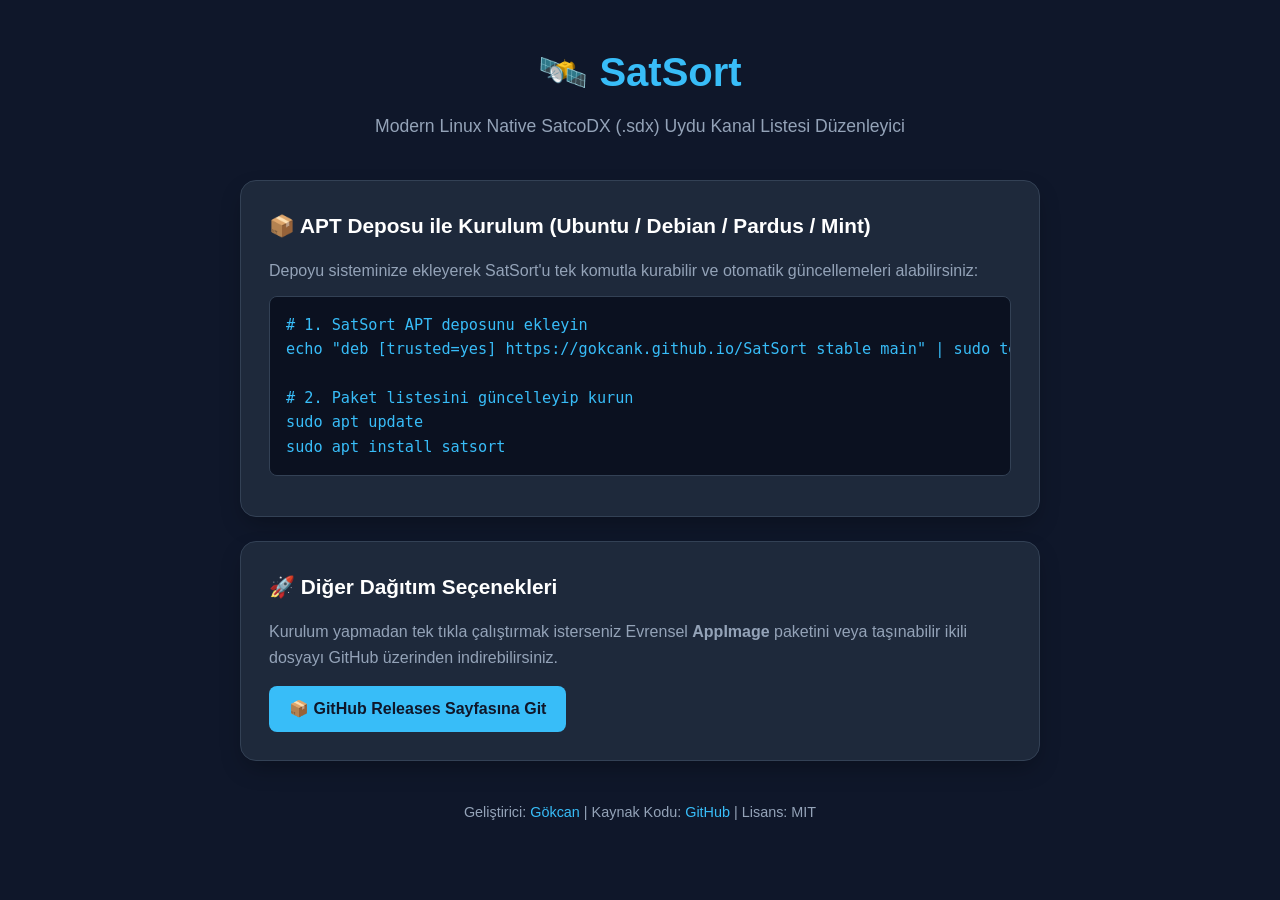
==== index.html @ 4eba1a40 "deploy: publish APT repository for v1.0.0 2fb2a042c9b180caf916fba8b0c63f941b26d58e" ====
<!DOCTYPE html>
<html lang="tr">
<head>
  <meta charset="UTF-8">
  <meta name="viewport" content="width=device-width, initial-scale=1.0">
  <title>SatSort - Linux APT Deposu</title>
  <style>
    :root {
      --bg: #0f172a;
      --card-bg: #1e293b;
      --text: #f8fafc;
      --text-muted: #94a3b8;
      --accent: #38bdf8;
      --accent-hover: #0284c7;
      --border: #334155;
      --code-bg: #0b1120;
    }
    * { box-sizing: border-box; margin: 0; padding: 0; }
    body {
      font-family: -apple-system, BlinkMacSystemFont, "Segoe UI", Roboto, Helvetica, Arial, sans-serif;
      background-color: var(--bg);
      color: var(--text);
      line-height: 1.6;
      padding: 40px 20px;
    }
    .container {
      max-width: 800px;
      margin: 0 auto;
    }
    .header {
      text-align: center;
      margin-bottom: 40px;
    }
    .logo {
      width: 96px;
      height: 96px;
      margin-bottom: 16px;
    }
    h1 {
      font-size: 2.5rem;
      font-weight: 800;
      color: var(--accent);
      margin-bottom: 8px;
    }
    p.subtitle {
      font-size: 1.1rem;
      color: var(--text-muted);
    }
    .card {
      background-color: var(--card-bg);
      border: 1px solid var(--border);
      border-radius: 16px;
      padding: 28px;
      margin-bottom: 24px;
      box-shadow: 0 10px 25px -5px rgba(0, 0, 0, 0.3);
    }
    h2 {
      font-size: 1.3rem;
      margin-bottom: 16px;
      color: #fff;
      display: flex;
      align-items: center;
      gap: 8px;
    }
    pre {
      background-color: var(--code-bg);
      border: 1px solid var(--border);
      border-radius: 8px;
      padding: 16px;
      overflow-x: auto;
      font-family: "JetBrains Mono", Consolas, monospace;
      font-size: 0.95rem;
      color: #38bdf8;
      margin-bottom: 12px;
    }
    .btn {
      display: inline-flex;
      align-items: center;
      gap: 8px;
      background-color: var(--accent);
      color: #0f172a;
      font-weight: 600;
      padding: 10px 20px;
      border-radius: 8px;
      text-decoration: none;
      transition: background-color 0.2s;
    }
    .btn:hover {
      background-color: var(--accent-hover);
    }
    .footer {
      text-align: center;
      margin-top: 40px;
      color: var(--text-muted);
      font-size: 0.9rem;
    }
    .footer a {
      color: var(--accent);
      text-decoration: none;
    }
  </style>
</head>
<body>
  <div class="container">
    <div class="header">
      <h1>🛰️ SatSort</h1>
      <p class="subtitle">Modern Linux Native SatcoDX (.sdx) Uydu Kanal Listesi Düzenleyici</p>
    </div>

    <div class="card">
      <h2>📦 APT Deposu ile Kurulum (Ubuntu / Debian / Pardus / Mint)</h2>
      <p style="margin-bottom: 12px; color: var(--text-muted);">
        Depoyu sisteminize ekleyerek SatSort'u tek komutla kurabilir ve otomatik güncellemeleri alabilirsiniz:
      </p>
      <pre><code># 1. SatSort APT deposunu ekleyin
echo "deb [trusted=yes] https://gokcank.github.io/SatSort stable main" | sudo tee /etc/apt/sources.list.d/satsort.list

# 2. Paket listesini güncelleyip kurun
sudo apt update
sudo apt install satsort</code></pre>
    </div>

    <div class="card">
      <h2>🚀 Diğer Dağıtım Seçenekleri</h2>
      <p style="margin-bottom: 16px; color: var(--text-muted);">
        Kurulum yapmadan tek tıkla çalıştırmak isterseniz Evrensel <strong>AppImage</strong> paketini veya taşınabilir ikili dosyayı GitHub üzerinden indirebilirsiniz.
      </p>
      <a href="https://github.com/gokcank/SatSort/releases/latest" class="btn" target="_blank">
        📦 GitHub Releases Sayfasına Git
      </a>
    </div>

    <div class="footer">
      Geliştirici: <a href="https://github.com/gokcank" target="_blank">Gökcan</a> | 
      Kaynak Kodu: <a href="https://github.com/gokcank/SatSort" target="_blank">GitHub</a> | 
      Lisans: MIT
    </div>
  </div>
</body>
</html>
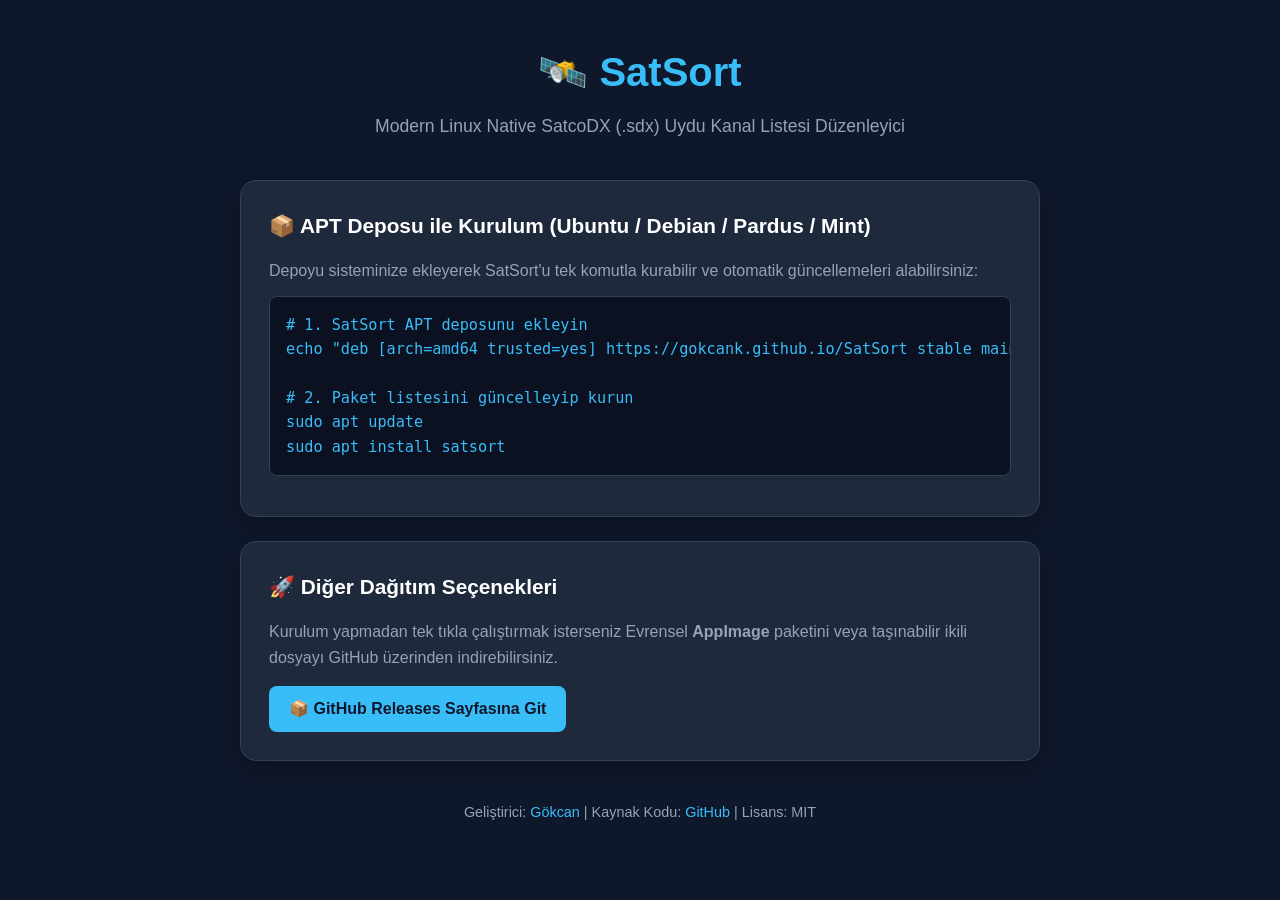
==== commit 979bcf63: "deploy: publish APT repository for v1.0.1 d5681fd126491639b39e033a943b1a6b22d3cac6" ====
--- a/index.html
+++ b/index.html
@@ -113,7 +113,7 @@
         Depoyu sisteminize ekleyerek SatSort'u tek komutla kurabilir ve otomatik güncellemeleri alabilirsiniz:
       </p>
       <pre><code># 1. SatSort APT deposunu ekleyin
-echo "deb [trusted=yes] https://gokcank.github.io/SatSort stable main" | sudo tee /etc/apt/sources.list.d/satsort.list
+echo "deb [arch=amd64 trusted=yes] https://gokcank.github.io/SatSort stable main" | sudo tee /etc/apt/sources.list.d/satsort.list
 
 # 2. Paket listesini güncelleyip kurun
 sudo apt update
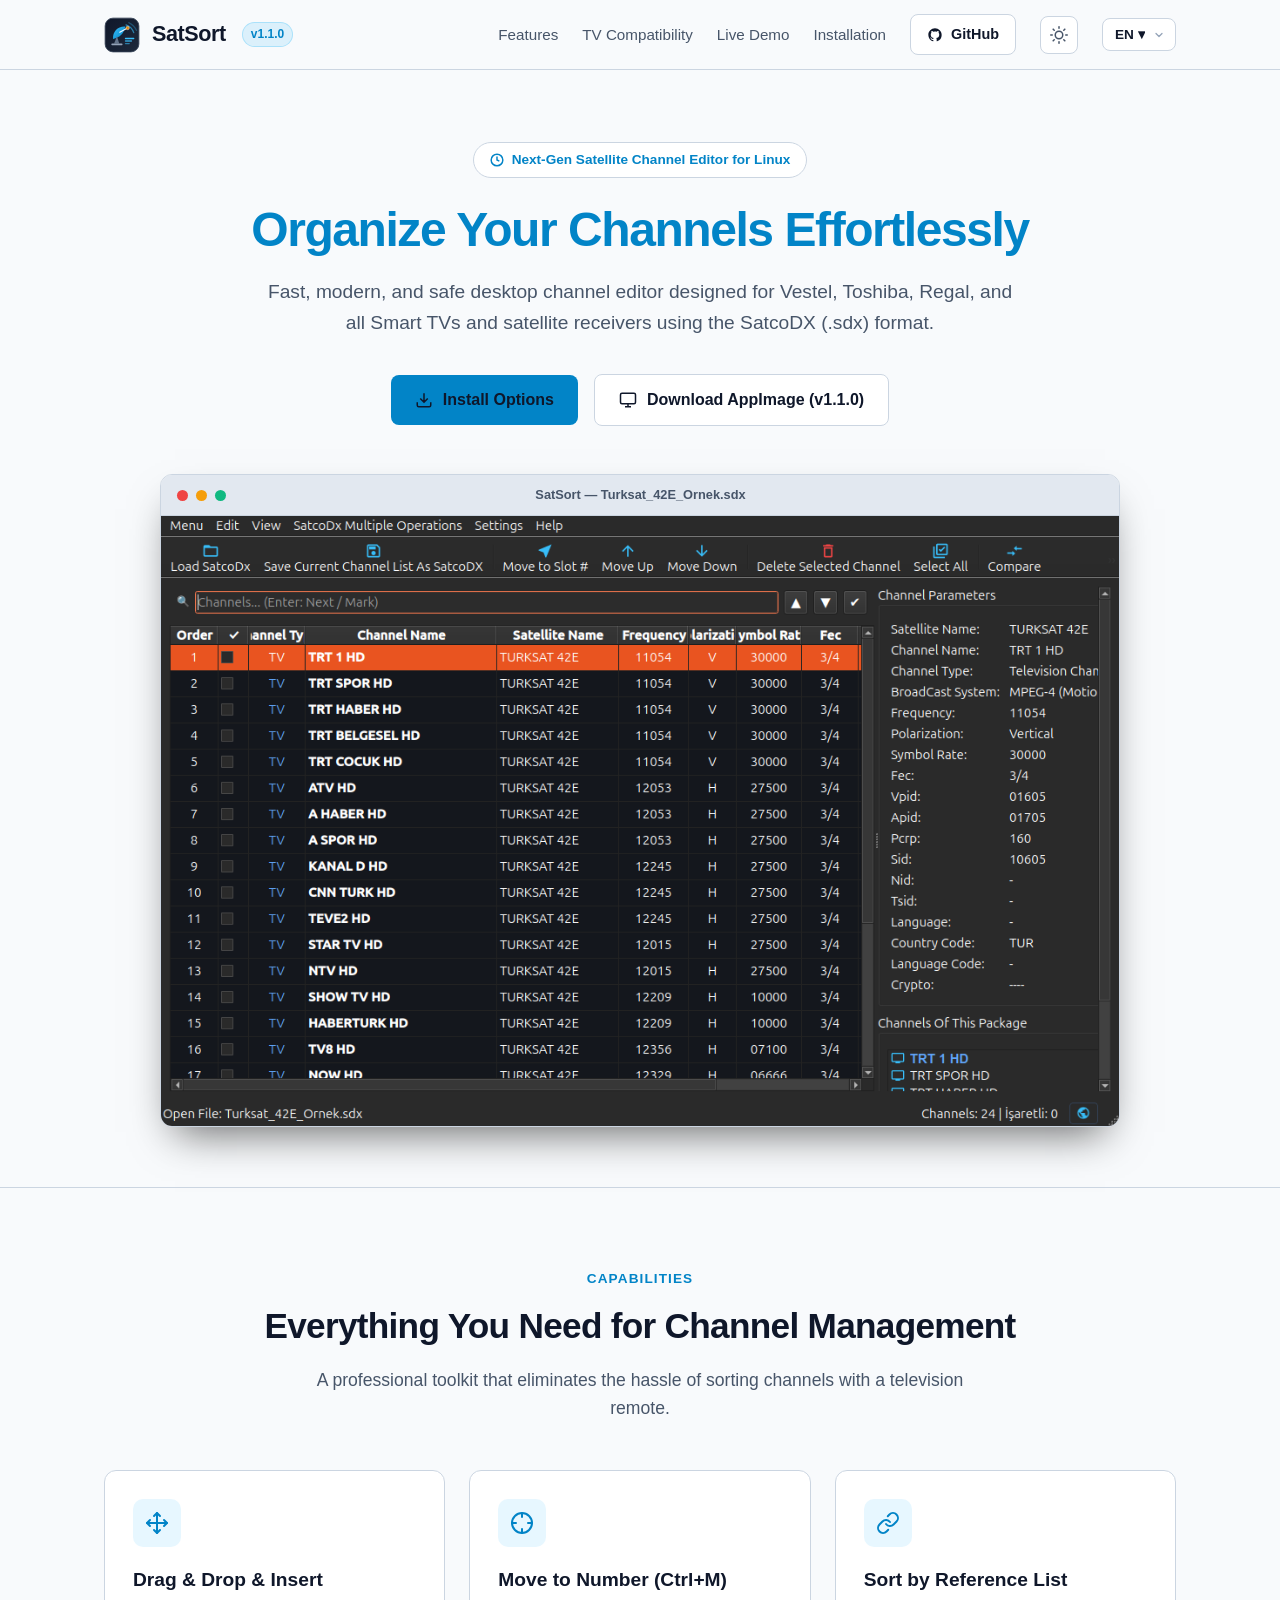
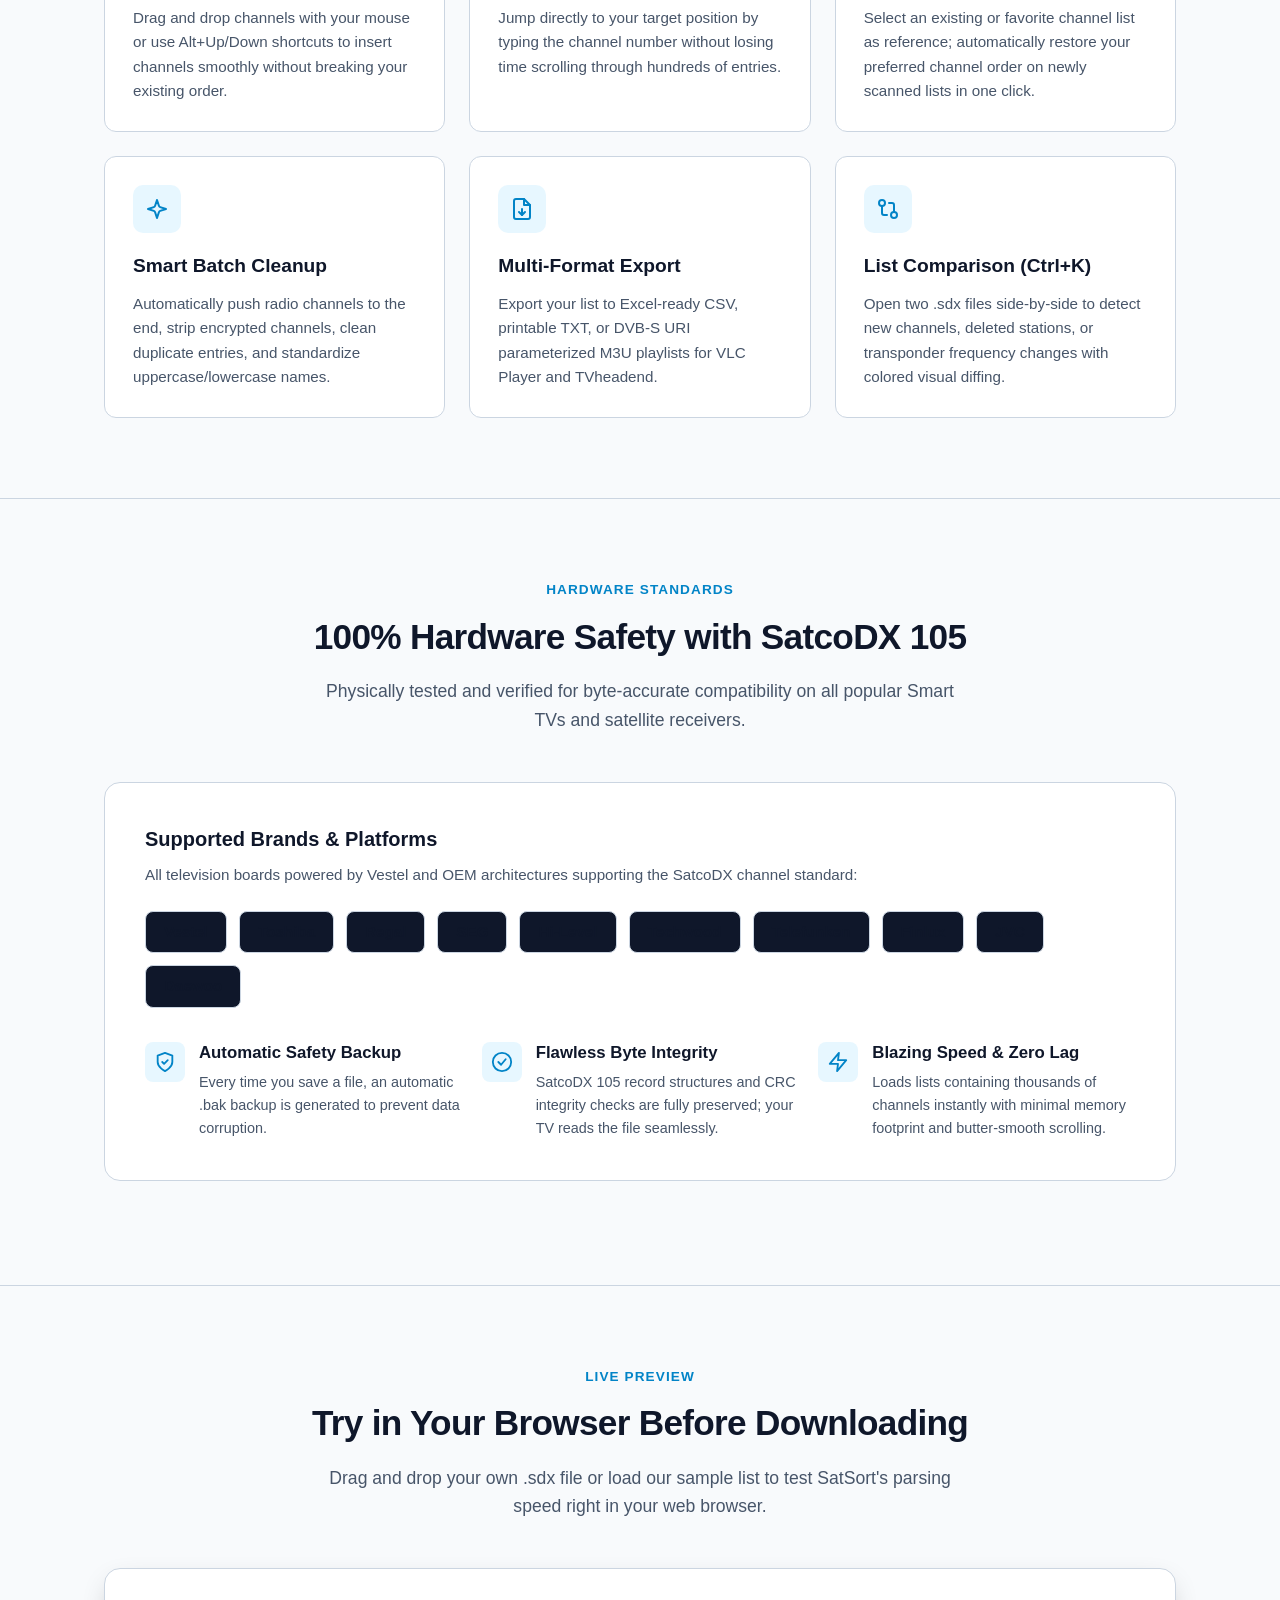
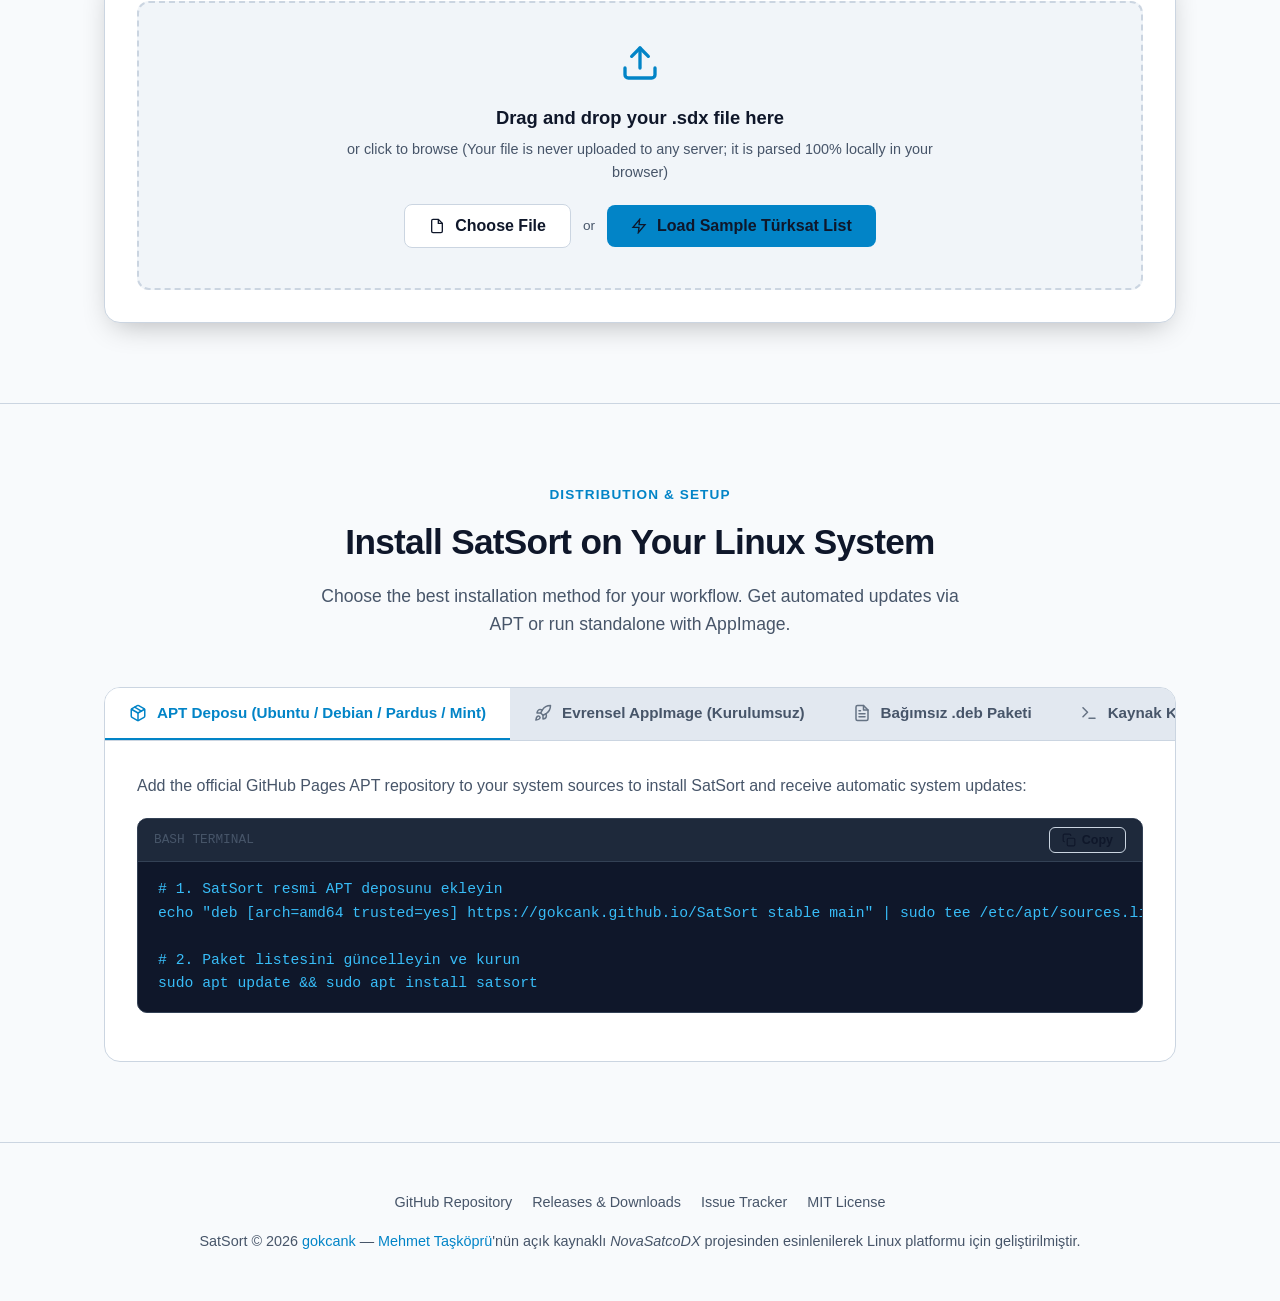
==== commit 53d921b1: "deploy(web): update website from main (e5c3de5419ab1569219a05fd35cfd35384d0037e) e5c3de5419ab1569219" ====
--- a/index.html
+++ b/index.html
@@ -3,138 +3,535 @@
 <head>
   <meta charset="UTF-8">
   <meta name="viewport" content="width=device-width, initial-scale=1.0">
-  <title>SatSort - Linux APT Deposu</title>
-  <style>
-    :root {
-      --bg: #0f172a;
-      --card-bg: #1e293b;
-      --text: #f8fafc;
-      --text-muted: #94a3b8;
-      --accent: #38bdf8;
-      --accent-hover: #0284c7;
-      --border: #334155;
-      --code-bg: #0b1120;
-    }
-    * { box-sizing: border-box; margin: 0; padding: 0; }
-    body {
-      font-family: -apple-system, BlinkMacSystemFont, "Segoe UI", Roboto, Helvetica, Arial, sans-serif;
-      background-color: var(--bg);
-      color: var(--text);
-      line-height: 1.6;
-      padding: 40px 20px;
-    }
-    .container {
-      max-width: 800px;
-      margin: 0 auto;
-    }
-    .header {
-      text-align: center;
-      margin-bottom: 40px;
-    }
-    .logo {
-      width: 96px;
-      height: 96px;
-      margin-bottom: 16px;
-    }
-    h1 {
-      font-size: 2.5rem;
-      font-weight: 800;
-      color: var(--accent);
-      margin-bottom: 8px;
-    }
-    p.subtitle {
-      font-size: 1.1rem;
-      color: var(--text-muted);
-    }
-    .card {
-      background-color: var(--card-bg);
-      border: 1px solid var(--border);
-      border-radius: 16px;
-      padding: 28px;
-      margin-bottom: 24px;
-      box-shadow: 0 10px 25px -5px rgba(0, 0, 0, 0.3);
-    }
-    h2 {
-      font-size: 1.3rem;
-      margin-bottom: 16px;
-      color: #fff;
-      display: flex;
-      align-items: center;
-      gap: 8px;
-    }
-    pre {
-      background-color: var(--code-bg);
-      border: 1px solid var(--border);
-      border-radius: 8px;
-      padding: 16px;
-      overflow-x: auto;
-      font-family: "JetBrains Mono", Consolas, monospace;
-      font-size: 0.95rem;
-      color: #38bdf8;
-      margin-bottom: 12px;
-    }
-    .btn {
-      display: inline-flex;
-      align-items: center;
-      gap: 8px;
-      background-color: var(--accent);
-      color: #0f172a;
-      font-weight: 600;
-      padding: 10px 20px;
-      border-radius: 8px;
-      text-decoration: none;
-      transition: background-color 0.2s;
-    }
-    .btn:hover {
-      background-color: var(--accent-hover);
-    }
-    .footer {
-      text-align: center;
-      margin-top: 40px;
-      color: var(--text-muted);
-      font-size: 0.9rem;
-    }
-    .footer a {
-      color: var(--accent);
-      text-decoration: none;
-    }
-  </style>
+  <title>SatSort - Linux Native SatcoDX (.sdx) Uydu Kanal Listesi Düzenleyici</title>
+  <meta name="description" content="Vestel, Toshiba, Regal ve tüm SatcoDX (.sdx) uyumlu televizyonlar için modern, hızlı ve güvenli Linux masaüstü uydu kanal listesi düzenleyicisi.">
+  <meta name="keywords" content="SatSort, SatcoDX, sdx, uydu kanal düzenleyici, linux kanal listesi, vestel sdx, toshiba sdx, regal sdx, satellite channel editor linux">
+  <link rel="icon" type="image/svg+xml" href="satsort.svg">
+  <script>
+    (function() {
+      const saved = localStorage.getItem("satsort_theme");
+      if (saved === "light" || (!saved && window.matchMedia && window.matchMedia("(prefers-color-scheme: light)").matches)) {
+        document.documentElement.setAttribute("data-theme", "light");
+      } else {
+        document.documentElement.setAttribute("data-theme", "dark");
+      }
+    })();
+  </script>
+  <link rel="stylesheet" href="style.css">
 </head>
 <body>
-  <div class="container">
-    <div class="header">
-      <h1>🛰️ SatSort</h1>
-      <p class="subtitle">Modern Linux Native SatcoDX (.sdx) Uydu Kanal Listesi Düzenleyici</p>
-    </div>
-
-    <div class="card">
-      <h2>📦 APT Deposu ile Kurulum (Ubuntu / Debian / Pardus / Mint)</h2>
-      <p style="margin-bottom: 12px; color: var(--text-muted);">
-        Depoyu sisteminize ekleyerek SatSort'u tek komutla kurabilir ve otomatik güncellemeleri alabilirsiniz:
+
+  <!-- Navigation Bar -->
+  <header class="navbar">
+    <div class="container navbar-inner">
+      <a href="#" class="brand">
+        <img src="satsort.svg" alt="SatSort Logo" class="brand-logo">
+        <span class="brand-name">SatSort</span>
+        <span class="brand-badge" id="release-version-badge">v1.1.0</span>
+      </a>
+
+      <ul class="nav-links">
+        <li><a href="#ozellikler" class="nav-link" data-i18n="nav_features">Özellikler</a></li>
+        <li><a href="#uyumluluk" class="nav-link" data-i18n="nav_compatibility">TV Uyumluluğu</a></li>
+        <li><a href="#demo" class="nav-link" data-i18n="nav_demo">Canlı Demo</a></li>
+        <li><a href="#kurulum" class="nav-link" data-i18n="nav_install">Kurulum</a></li>
+        <li>
+          <a href="https://github.com/gokcank/SatSort" target="_blank" rel="noopener noreferrer" class="nav-btn" id="github-nav-link">
+            <svg width="16" height="16" viewBox="0 0 24 24" fill="currentColor">
+              <path d="M12 2C6.477 2 2 6.484 2 12.017c0 4.425 2.865 8.18 6.839 9.504.5.092.682-.217.682-.483 0-.237-.008-.868-.013-1.703-2.782.605-3.369-1.343-3.369-1.343-.454-1.158-1.11-1.466-1.11-1.466-.908-.62.069-.608.069-.608 1.003.07 1.53 1.032 1.53 1.032.892 1.53 2.341 1.088 2.91.832.092-.647.35-1.088.636-1.338-2.22-.253-4.555-1.113-4.555-4.951 0-1.093.39-1.988 1.029-2.688-.103-.253-.446-1.272.098-2.65 0 0 .84-.27 2.75 1.026A9.564 9.564 0 0112 6.844c.85.004 1.705.115 2.504.337 1.909-1.296 2.747-1.027 2.747-1.027.546 1.379.202 2.398.1 2.651.64.7 1.028 1.595 1.028 2.688 0 3.848-2.339 4.695-4.566 4.943.359.309.678.92.678 1.855 0 1.338-.012 2.419-.012 2.747 0 .268.18.58.688.482A10.019 10.019 0 0022 12.017C22 6.484 17.522 2 12 2z"/>
+            </svg>
+            <span data-i18n="nav_github">GitHub</span>
+            <span class="gh-star-pill" id="gh-stars-pill" style="display: none;">
+              <svg width="12" height="12" viewBox="0 0 24 24" fill="currentColor"><polygon points="12 2 15.09 8.26 22 9.27 17 14.14 18.18 21.02 12 17.77 5.82 21.02 7 14.14 2 9.27 8.91 8.26 12 2"/></svg>
+              <span id="gh-stars-count">0</span>
+            </span>
+          </a>
+        </li>
+        <li>
+          <button id="theme-toggle-btn" class="icon-btn" aria-label="Tema Değiştir" title="Açık / Koyu Tema" data-i18n-title="theme_toggle_title">
+            <svg class="sun-icon" width="18" height="18" viewBox="0 0 24 24" fill="none" stroke="currentColor" stroke-width="2" stroke-linecap="round" stroke-linejoin="round">
+              <circle cx="12" cy="12" r="5"></circle>
+              <line x1="12" y1="1" x2="12" y2="3"></line>
+              <line x1="12" y1="21" x2="12" y2="23"></line>
+              <line x1="4.22" y1="4.22" x2="5.64" y2="5.64"></line>
+              <line x1="18.36" y1="18.36" x2="19.78" y2="19.78"></line>
+              <line x1="1" y1="12" x2="3" y2="12"></line>
+              <line x1="21" y1="12" x2="23" y2="12"></line>
+              <line x1="4.22" y1="19.78" x2="5.64" y2="18.36"></line>
+              <line x1="18.36" y1="5.64" x2="19.78" y2="4.22"></line>
+            </svg>
+            <svg class="moon-icon" width="18" height="18" viewBox="0 0 24 24" fill="none" stroke="currentColor" stroke-width="2" stroke-linecap="round" stroke-linejoin="round">
+              <path d="M21 12.79A9 9 0 1 1 11.21 3 7 7 0 0 0 21 12.79z"></path>
+            </svg>
+          </button>
+        </li>
+        <li>
+          <div class="lang-select-wrapper">
+            <select id="lang-select" class="lang-select" aria-label="Dil Seçimi">
+              <option value="tr">TR ▾</option>
+              <option value="en">EN ▾</option>
+              <option value="de">DE ▾</option>
+              <option value="fr">FR ▾</option>
+              <option value="es">ES ▾</option>
+            </select>
+          </div>
+        </li>
+      </ul>
+    </div>
+  </header>
+
+  <!-- Hero Section -->
+  <section class="hero">
+    <div class="container">
+      <div class="hero-pill">
+        <svg width="14" height="14" viewBox="0 0 24 24" fill="none" stroke="currentColor" stroke-width="2.5">
+          <circle cx="12" cy="12" r="10"/><path d="M12 6v6l4 2"/>
+        </svg>
+        <span data-i18n="hero_pill">Linux İçin Yeni Nesil Kanal Listesi Düzenleyici</span>
+      </div>
+
+      <h1 class="hero-title">
+        <span data-i18n="hero_title_1">Uydu Kanallarınızı</span> <span data-i18n="hero_title_accent">Zahmetsizce Düzenleyin</span>
+      </h1>
+
+      <p class="hero-subtitle" data-i18n="hero_desc">
+        Vestel, Toshiba, Regal ve tüm SatcoDX (.sdx) formatını kullanan Smart TV ve uydu alıcıları için geliştirilmiş; hızlı, modern ve emniyetli masaüstü kanal editörü.
       </p>
-      <pre><code># 1. SatSort APT deposunu ekleyin
+
+      <div class="hero-actions">
+        <a href="#kurulum" class="btn btn-primary">
+          <svg width="18" height="18" viewBox="0 0 24 24" fill="none" stroke="currentColor" stroke-width="2">
+            <path d="M21 15v4a2 2 0 01-2 2H5a2 2 0 01-2-2v-4M7 10l5 5 5-5M12 15V3"/>
+          </svg>
+          <span data-i18n="hero_btn_install">Kurulum Seçenekleri</span>
+        </a>
+        <a id="hero-appimage-btn" href="https://github.com/gokcank/SatSort/releases/latest" target="_blank" rel="noopener noreferrer" class="btn btn-secondary">
+          <svg width="18" height="18" viewBox="0 0 24 24" fill="none" stroke="currentColor" stroke-width="2">
+            <rect x="2" y="3" width="20" height="14" rx="2" ry="2"/><line x1="8" y1="21" x2="16" y2="21"/><line x1="12" y1="17" x2="12" y2="21"/>
+          </svg>
+          <span id="hero-appimage-text" data-i18n="hero_btn_appimage">AppImage İndir (v1.1.0)</span>
+        </a>
+      </div>
+
+      <!-- Real App UI Preview -->
+      <div class="mockup-wrapper">
+        <div class="mockup-titlebar">
+          <div class="mockup-dots">
+            <span class="dot dot-red"></span>
+            <span class="dot dot-yellow"></span>
+            <span class="dot dot-green"></span>
+          </div>
+          <div class="mockup-title" id="mockup-title">SatSort — Turksat_42E_Ornek.sdx</div>
+          <div style="width: 48px;"></div>
+        </div>
+        <img id="mockup-img" src="app_screenshot.png" alt="SatSort UI Preview" class="mockup-img" style="width: 100%; height: auto; display: block;">
+      </div>
+    </div>
+  </section>
+
+  <!-- Features Section -->
+  <section id="ozellikler" class="section">
+    <div class="container">
+      <div class="section-header">
+        <div class="section-tag" data-i18n="features_tag">Yetenekler</div>
+        <h2 class="section-title" data-i18n="features_title">Kanal Yönetiminde İhtiyacınız Olan Her Şey</h2>
+        <p class="section-desc" data-i18n="features_desc">
+          Televizyon kumandasıyla saatler süren kanal sıralama zahmetini ortadan kaldıran profesyonel araç seti.
+        </p>
+      </div>
+
+      <div class="features-grid">
+        <div class="feature-card">
+          <div class="feature-icon">
+            <svg width="24" height="24" viewBox="0 0 24 24" fill="none" stroke="currentColor" stroke-width="2" stroke-linecap="round" stroke-linejoin="round">
+              <polyline points="5 9 2 12 5 15"></polyline>
+              <polyline points="9 5 12 2 15 5"></polyline>
+              <polyline points="15 19 12 22 9 19"></polyline>
+              <polyline points="19 9 22 12 19 15"></polyline>
+              <line x1="2" y1="12" x2="22" y2="12"></line>
+              <line x1="12" y1="2" x2="12" y2="22"></line>
+            </svg>
+          </div>
+          <h3 class="feature-title" data-i18n="f1_title">Sürükle & Bırak & Araya Ekle</h3>
+          <p class="feature-text" data-i18n="f1_text">
+            Kanalları fareyle sürükleyip bırakarak veya <code>Alt+Yukarı/Aşağı</code> kısayollarıyla mevcut sırayı bozmadan araya ekleyin ve diğer kanalları otomatik kaydırın.
+          </p>
+        </div>
+
+        <div class="feature-card">
+          <div class="feature-icon">
+            <svg width="24" height="24" viewBox="0 0 24 24" fill="none" stroke="currentColor" stroke-width="2" stroke-linecap="round" stroke-linejoin="round">
+              <circle cx="12" cy="12" r="10"></circle>
+              <line x1="22" y1="12" x2="18" y2="12"></line>
+              <line x1="6" y1="12" x2="2" y2="12"></line>
+              <line x1="12" y1="6" x2="12" y2="2"></line>
+              <line x1="12" y1="22" x2="12" y2="18"></line>
+            </svg>
+          </div>
+          <h3 class="feature-title" data-i18n="f2_title">Numaraya Taşı (Ctrl+M)</h3>
+          <p class="feature-text" data-i18n="f2_text">
+            Yüzlerce kanal arasında kaybolmadan, hedef numarayı yazarak seçili kanalı doğrudan istediğiniz sıra numarasına anında taşıyın.
+          </p>
+        </div>
+
+        <div class="feature-card">
+          <div class="feature-icon">
+            <svg width="24" height="24" viewBox="0 0 24 24" fill="none" stroke="currentColor" stroke-width="2" stroke-linecap="round" stroke-linejoin="round">
+              <path d="M10 13a5 5 0 0 0 7.54.54l3-3a5 5 0 0 0-7.07-7.07l-1.72 1.71"></path>
+              <path d="M14 11a5 5 0 0 0-7.54-.54l-3 3a5 5 0 0 0 7.07 7.07l1.71-1.71"></path>
+            </svg>
+          </div>
+          <h3 class="feature-title" data-i18n="f3_title">Referans Liste ile Sıralama</h3>
+          <p class="feature-text" data-i18n="f3_text">
+            Eski veya favori listenizi referans gösterin; televizyonunuzdan yeni taranmış yüzlerce kanalı tek tıkla eski favori sıralamanıza geri getirin.
+          </p>
+        </div>
+
+        <div class="feature-card">
+          <div class="feature-icon">
+            <svg width="24" height="24" viewBox="0 0 24 24" fill="none" stroke="currentColor" stroke-width="2" stroke-linecap="round" stroke-linejoin="round">
+              <path d="m12 3-1.9 5.8a2 2 0 0 1-1.3 1.3L3 12l5.8 1.9a2 2 0 0 1 1.3 1.3L12 21l1.9-5.8a2 2 0 0 1 1.3-1.3L21 12l-5.8-1.9a2 2 0 0 1-1.3-1.3Z"></path>
+            </svg>
+          </div>
+          <h3 class="feature-title" data-i18n="f4_title">Akıllı Toplu Temizlik</h3>
+          <p class="feature-text" data-i18n="f4_text">
+            Radyoları otomatik listenin sonuna gönderin, şifreli kanalları tek hamlede ayıklayın, mükerrer/çift kanalları temizleyin ve kanal isimlerini standartlaştırın.
+          </p>
+        </div>
+
+        <div class="feature-card">
+          <div class="feature-icon">
+            <svg width="24" height="24" viewBox="0 0 24 24" fill="none" stroke="currentColor" stroke-width="2" stroke-linecap="round" stroke-linejoin="round">
+              <path d="M14 2H6a2 2 0 0 0-2 2v16a2 2 0 0 0 2 2h12a2 2 0 0 0 2-2V8z"></path>
+              <polyline points="14 2 14 8 20 8"></polyline>
+              <line x1="12" y1="18" x2="12" y2="12"></line>
+              <polyline points="9 15 12 18 15 15"></polyline>
+            </svg>
+          </div>
+          <h3 class="feature-title" data-i18n="f5_title">Çoklu Format Dışa Aktarma</h3>
+          <p class="feature-text" data-i18n="f5_text">
+            Listenizi Excel uyumlu CSV, yazdırılabilir TXT veya VLC Player & TVheadend için DVB-S URI parametreli M3U oynatma listesi olarak kaydedin.
+          </p>
+        </div>
+
+        <div class="feature-card">
+          <div class="feature-icon">
+            <svg width="24" height="24" viewBox="0 0 24 24" fill="none" stroke="currentColor" stroke-width="2" stroke-linecap="round" stroke-linejoin="round">
+              <circle cx="18" cy="18" r="3"></circle>
+              <circle cx="6" cy="6" r="3"></circle>
+              <path d="M13 6h3a2 2 0 0 1 2 2v7"></path>
+              <path d="M11 18H8a2 2 0 0 1-2-2V9"></path>
+            </svg>
+          </div>
+          <h3 class="feature-title" data-i18n="f6_title">Liste Karşılaştırma (Ctrl+K)</h3>
+          <p class="feature-text" data-i18n="f6_text">
+            İki farklı .sdx dosyasını yan yana açarak eklenen yeni kanalları, silinenleri veya frekansı değişen yayınları renkli fark analiziyle tespit edin.
+          </p>
+        </div>
+      </div>
+    </div>
+  </section>
+
+  <!-- Hardware Compatibility Section -->
+  <section id="uyumluluk" class="section">
+    <div class="container">
+      <div class="section-header">
+        <div class="section-tag" data-i18n="compat_tag">Donanım Standartları</div>
+        <h2 class="section-title" data-i18n="compat_title">SatcoDX 105 ile %100 Donanım Emniyeti</h2>
+        <p class="section-desc" data-i18n="compat_desc">
+          Tüm popüler Smart TV üreticileri ve uydu alıcılarında fiziksel olarak test edilmiş ve bayt uyumluluğu onaylanmıştır.
+        </p>
+      </div>
+
+      <div class="tv-card">
+        <h3 style="font-size: 1.25rem; font-weight: 700; margin-bottom: 8px;" data-i18n="compat_brands_title">Uyumlu Markalar ve Altyapılar</h3>
+        <p style="color: var(--text-muted); font-size: 0.95rem;" data-i18n="compat_brands_desc">
+          Vestel ve OEM üretimi anakartları kullanan televizyonlar başta olmak üzere SatcoDX formatını destekleyen tüm sistemler:
+        </p>
+
+        <div class="brands-list">
+          <span class="brand-tag">Vestel</span>
+          <span class="brand-tag">Toshiba</span>
+          <span class="brand-tag">Regal</span>
+          <span class="brand-tag">SEG</span>
+          <span class="brand-tag">Hi-Level</span>
+          <span class="brand-tag">Techwood</span>
+          <span class="brand-tag">Telefunken</span>
+          <span class="brand-tag">Finlux</span>
+          <span class="brand-tag">JVC</span>
+          <span class="brand-tag">Daewoo</span>
+        </div>
+
+        <div class="safety-grid">
+          <div class="safety-item">
+            <div class="safety-icon">
+              <svg width="22" height="22" viewBox="0 0 24 24" fill="none" stroke="currentColor" stroke-width="2" stroke-linecap="round" stroke-linejoin="round">
+                <path d="M12 22s8-4 8-10V5l-8-3-8 3v7c0 6 8 10 8 10z"></path>
+                <polyline points="9 12 11 14 15 10"></polyline>
+              </svg>
+            </div>
+            <div class="safety-content">
+              <h4 data-i18n="s1_title">Otomatik Emniyet Yedeği</h4>
+              <p data-i18n="s1_text">Dosyayı her kaydettiğinizde otomatik <code>.bak</code> yedeği oluşturularak veri kaybı önlenir.</p>
+            </div>
+          </div>
+
+          <div class="safety-item">
+            <div class="safety-icon">
+              <svg width="22" height="22" viewBox="0 0 24 24" fill="none" stroke="currentColor" stroke-width="2" stroke-linecap="round" stroke-linejoin="round">
+                <circle cx="12" cy="12" r="10"></circle>
+                <polyline points="8 12 11 15 16 9"></polyline>
+              </svg>
+            </div>
+            <div class="safety-content">
+              <h4 data-i18n="s2_title">Kusursuz Bayt Bütünlüğü</h4>
+              <p data-i18n="s2_text">SatcoDX 105 bayt yapısı ve CRC denetimleri korunur; televizyonunuz dosyayı sorunsuz tanır.</p>
+            </div>
+          </div>
+
+          <div class="safety-item">
+            <div class="safety-icon">
+              <svg width="22" height="22" viewBox="0 0 24 24" fill="none" stroke="currentColor" stroke-width="2" stroke-linecap="round" stroke-linejoin="round">
+                <polygon points="13 2 3 14 12 14 11 22 21 10 12 10 13 2"></polygon>
+              </svg>
+            </div>
+            <div class="safety-content">
+              <h4 data-i18n="s3_title">Yüksek Hız ve Sıfır Donma</h4>
+              <p data-i18n="s3_text">Binlerce kanallı listeleri anında yükler ve bellek şişmesi yapmadan akıcı bir deneyim sunar.</p>
+            </div>
+          </div>
+        </div>
+      </div>
+    </div>
+  </section>
+
+  <!-- Interactive Live Demo Section -->
+  <section id="demo" class="section">
+    <div class="container">
+      <div class="section-header">
+        <div class="section-tag" data-i18n="demo_tag">Canlı Önizleme</div>
+        <h2 class="section-title" data-i18n="demo_title">İndirmeden Önce Tarayıcınızda Deneyin</h2>
+        <p class="section-desc" data-i18n="demo_desc">
+          Kendi .sdx dosyanızı sürükleyip bırakın veya örnek listeyle SatSort'un kanal ayrıştırma hızını doğrudan webde test edin.
+        </p>
+      </div>
+
+      <div class="demo-card">
+        <!-- Dropzone -->
+        <div class="demo-dropzone" id="demo-dropzone">
+          <input type="file" id="demo-file-input" accept=".sdx,.txt" style="display: none;">
+          <div class="dropzone-content">
+            <div class="dropzone-icon">
+              <svg width="40" height="40" viewBox="0 0 24 24" fill="none" stroke="currentColor" stroke-width="2" stroke-linecap="round" stroke-linejoin="round">
+                <path d="M21 15v4a2 2 0 0 1-2 2H5a2 2 0 0 1-2-2v-4"></path>
+                <polyline points="17 8 12 3 7 8"></polyline>
+                <line x1="12" y1="3" x2="12" y2="15"></line>
+              </svg>
+            </div>
+            <h3 class="dropzone-title" data-i18n="dropzone_title">Kendi <code>.sdx</code> dosyanızı buraya sürükleyin</h3>
+            <p class="dropzone-subtitle" data-i18n="dropzone_subtitle">veya dosya seçmek için tıklayın (Dosyanız sunucuya yüklenmez; tamamen tarayıcınızın belleğinde güvenle ve anında çözümlenir)</p>
+            <div class="dropzone-actions">
+              <button type="button" id="demo-choose-btn" class="btn btn-secondary">
+                <svg width="16" height="16" viewBox="0 0 24 24" fill="none" stroke="currentColor" stroke-width="2"><path d="M14 2H6a2 2 0 0 0-2 2v16a2 2 0 0 0 2 2h12a2 2 0 0 0 2-2V8z"></path><polyline points="14 2 14 8 20 8"></polyline></svg>
+                <span data-i18n="demo_btn_choose">Dosya Seç</span>
+              </button>
+              <span class="dropzone-or" data-i18n="demo_or">veya</span>
+              <button type="button" id="demo-sample-btn" class="btn btn-primary">
+                <svg width="16" height="16" viewBox="0 0 24 24" fill="none" stroke="currentColor" stroke-width="2"><polygon points="13 2 3 14 12 14 11 22 21 10 12 10 13 2"></polygon></svg>
+                <span data-i18n="demo_btn_sample">Örnek Türksat Listesini Yükle</span>
+              </button>
+            </div>
+          </div>
+        </div>
+
+        <!-- Table Viewer & Controls -->
+        <div class="demo-viewer" id="demo-viewer" style="display: none;">
+          <div class="demo-toolbar">
+            <div class="demo-stats-badge" id="demo-stats">
+              <span class="badge-dot"></span>
+              <span id="demo-stats-text">24 Kanal Yüklendi</span>
+            </div>
+            <div class="demo-search-box">
+              <svg width="15" height="15" viewBox="0 0 24 24" fill="none" stroke="currentColor" stroke-width="2"><circle cx="11" cy="11" r="8"></circle><line x1="21" y1="21" x2="16.65" y2="16.65"></line></svg>
+              <input type="text" id="demo-search-input" placeholder="Kanal veya frekans ara... (örn. TRT, Haber, 12053)" data-i18n-placeholder="demo_search_placeholder">
+            </div>
+          </div>
+
+          <div class="demo-table-wrapper">
+            <table class="demo-table">
+              <thead>
+                <tr>
+                  <th style="width: 60px;" data-i18n="th_no">No</th>
+                  <th data-i18n="th_name">Kanal Adı</th>
+                  <th style="width: 75px;" data-i18n="th_type">Tür</th>
+                  <th data-i18n="th_sat">Uydu</th>
+                  <th data-i18n="th_freq">Frekans</th>
+                  <th style="width: 60px;" data-i18n="th_pol">Pol</th>
+                  <th data-i18n="th_sym">Sembol</th>
+                </tr>
+              </thead>
+              <tbody id="demo-table-body">
+              </tbody>
+            </table>
+          </div>
+        </div>
+      </div>
+    </div>
+  </section>
+
+  <!-- Interactive Installation Hub -->
+  <section id="kurulum" class="section">
+    <div class="container">
+      <div class="section-header">
+        <div class="section-tag" data-i18n="install_tag">Dağıtım & Kurulum</div>
+        <h2 class="section-title" data-i18n="install_title">SatSort'u Linux Sisteminize Yükleyin</h2>
+        <p class="section-desc" data-i18n="install_desc">
+          Size en uygun kurulum yöntemini seçin. APT deposu ile otomatik güncellemeleri alabilir veya AppImage ile kurulumsuz çalıştırabilirsiniz.
+        </p>
+      </div>
+
+      <div class="install-container">
+        <div class="install-tabs">
+          <button class="tab-btn active" data-tab="tab-apt">
+            <svg width="18" height="18" viewBox="0 0 24 24" fill="none" stroke="currentColor" stroke-width="2" stroke-linecap="round" stroke-linejoin="round"><path d="m7.5 4.27 9 5.15"/><path d="M21 8a2 2 0 0 0-1-1.73l-7-4a2 2 0 0 0-2 0l-7 4A2 2 0 0 0 3 8v8a2 2 0 0 0 1 1.73l7 4a2 2 0 0 0 2 0l7-4A2 2 0 0 0 21 16Z"/><path d="m3.3 7 8.7 5 8.7-5"/><path d="M12 22V12"/></svg>
+            APT Deposu (Ubuntu / Debian / Pardus / Mint)
+          </button>
+          <button class="tab-btn" data-tab="tab-appimage">
+            <svg width="18" height="18" viewBox="0 0 24 24" fill="none" stroke="currentColor" stroke-width="2" stroke-linecap="round" stroke-linejoin="round"><path d="M4.5 16.5c-1.5 1.26-2 5-2 5s3.74-.5 5-2c.71-.84.7-2.13-.09-2.91a2.18 2.18 0 0 0-2.91-.09z"/><path d="m12 15-3-3a22 22 0 0 1 2-3.95A12.88 12.88 0 0 1 22 2c0 2.72-.78 7.5-6 11a22.35 22.35 0 0 1-4 2z"/><path d="M9 12H4s.55-3.03 2-4c1.62-1.08 5 0 5 0"/><path d="M12 15v5s3.03-.55 4-2c1.08-1.62 0-5 0-5"/></svg>
+            Evrensel AppImage (Kurulumsuz)
+          </button>
+          <button class="tab-btn" data-tab="tab-deb">
+            <svg width="18" height="18" viewBox="0 0 24 24" fill="none" stroke="currentColor" stroke-width="2" stroke-linecap="round" stroke-linejoin="round"><path d="M14 2H6a2 2 0 0 0-2 2v16a2 2 0 0 0 2 2h12a2 2 0 0 0 2-2V8z"/><polyline points="14 2 14 8 20 8"/><line x1="16" y1="13" x2="8" y2="13"/><line x1="16" y1="17" x2="8" y2="17"/><polyline points="10 9 9 9 8 9"/></svg>
+            Bağımsız .deb Paketi
+          </button>
+          <button class="tab-btn" data-tab="tab-source">
+            <svg width="18" height="18" viewBox="0 0 24 24" fill="none" stroke="currentColor" stroke-width="2" stroke-linecap="round" stroke-linejoin="round"><polyline points="4 17 10 11 4 5"/><line x1="12" y1="19" x2="20" y2="19"/></svg>
+            Kaynak Koddan (Python)
+          </button>
+        </div>
+
+        <!-- Tab 1: APT -->
+        <div id="tab-apt" class="tab-content active">
+          <p class="tab-desc" data-i18n="tab_apt_desc">
+            Resmi GitHub Pages APT deposunu sistem kaynaklarınıza ekleyerek SatSort'u tek komutla kurabilir ve sistem güncellemeleriyle birlikte otomatik yeni sürümleri alabilirsiniz:
+          </p>
+
+          <div class="code-box">
+            <div class="code-header">
+              <span>BASH TERMINAL</span>
+              <button class="copy-btn">
+                <svg width="14" height="14" viewBox="0 0 24 24" fill="none" stroke="currentColor" stroke-width="2"><rect x="9" y="9" width="13" height="13" rx="2" ry="2"/><path d="M5 15H4a2 2 0 01-2-2V4a2 2 0 012-2h9a2 2 0 012 2v1"/></svg>
+                <span class="copy-text" data-i18n="btn_copy">Kopyala</span>
+              </button>
+            </div>
+            <pre class="code-block"><code><span class="code-comment"># 1. SatSort resmi APT deposunu ekleyin</span>
 echo "deb [arch=amd64 trusted=yes] https://gokcank.github.io/SatSort stable main" | sudo tee /etc/apt/sources.list.d/satsort.list
 
-# 2. Paket listesini güncelleyip kurun
-sudo apt update
-sudo apt install satsort</code></pre>
-    </div>
-
-    <div class="card">
-      <h2>🚀 Diğer Dağıtım Seçenekleri</h2>
-      <p style="margin-bottom: 16px; color: var(--text-muted);">
-        Kurulum yapmadan tek tıkla çalıştırmak isterseniz Evrensel <strong>AppImage</strong> paketini veya taşınabilir ikili dosyayı GitHub üzerinden indirebilirsiniz.
-      </p>
-      <a href="https://github.com/gokcank/SatSort/releases/latest" class="btn" target="_blank">
-        📦 GitHub Releases Sayfasına Git
-      </a>
-    </div>
-
-    <div class="footer">
-      Geliştirici: <a href="https://github.com/gokcank" target="_blank">Gökcan</a> | 
-      Kaynak Kodu: <a href="https://github.com/gokcank/SatSort" target="_blank">GitHub</a> | 
-      Lisans: MIT
-    </div>
-  </div>
+<span class="code-comment"># 2. Paket listesini güncelleyin ve kurun</span>
+sudo apt update && sudo apt install satsort</code></pre>
+          </div>
+        </div>
+
+        <!-- Tab 2: AppImage -->
+        <div id="tab-appimage" class="tab-content">
+          <p class="tab-desc" data-i18n="tab_appimage_desc">
+            Sisteme herhangi bir paket kurmadan, doğrudan çift tıklayarak veya terminalden tek komutla çalıştırmak isterseniz Evrensel Linux AppImage paketini indirebilirsiniz:
+          </p>
+
+          <div style="margin-bottom: 20px;">
+            <a id="tab-appimage-download-btn" href="https://github.com/gokcank/SatSort/releases/latest" class="btn btn-primary" target="_blank" rel="noopener noreferrer">
+              <svg width="18" height="18" viewBox="0 0 24 24" fill="none" stroke="currentColor" stroke-width="2"><path d="M21 15v4a2 2 0 0 1-2 2H5a2 2 0 0 1-2-2v-4M7 10l5 5 5-5M12 15V3"/></svg>
+              <span id="tab-appimage-download-text" data-i18n="tab_appimage_btn">Doğrudan AppImage İndir (v1.1.0)</span>
+            </a>
+          </div>
+
+          <div class="code-box">
+            <div class="code-header">
+              <span>BASH TERMINAL</span>
+              <button class="copy-btn">
+                <svg width="14" height="14" viewBox="0 0 24 24" fill="none" stroke="currentColor" stroke-width="2"><rect x="9" y="9" width="13" height="13" rx="2" ry="2"/><path d="M5 15H4a2 2 0 01-2-2V4a2 2 0 012-2h9a2 2 0 012 2v1"/></svg>
+                <span class="copy-text" data-i18n="btn_copy">Kopyala</span>
+              </button>
+            </div>
+            <pre class="code-block"><code><span class="code-comment"># En son AppImage paketini indirin</span>
+wget https://github.com/gokcank/SatSort/releases/latest/download/SatSort-1.1.0-x86_64.AppImage
+
+<span class="code-comment"># Çalıştırma izni verip başlatın</span>
+chmod +x SatSort-1.1.0-x86_64.AppImage
+./SatSort-1.1.0-x86_64.AppImage</code></pre>
+          </div>
+        </div>
+
+        <!-- Tab 3: .deb -->
+        <div id="tab-deb" class="tab-content">
+          <p class="tab-desc" data-i18n="tab_deb_desc">
+            Depo eklemeden yalnızca en güncel Debian/Ubuntu (.deb) paket dosyasını manuel olarak indirip kurmak isterseniz:
+          </p>
+
+          <div style="margin-bottom: 20px;">
+            <a id="tab-deb-download-btn" href="https://github.com/gokcank/SatSort/releases/latest" class="btn btn-primary" target="_blank" rel="noopener noreferrer">
+              <svg width="18" height="18" viewBox="0 0 24 24" fill="none" stroke="currentColor" stroke-width="2"><path d="M21 15v4a2 2 0 0 1-2 2H5a2 2 0 0 1-2-2v-4M7 10l5 5 5-5M12 15V3"/></svg>
+              <span id="tab-deb-download-text" data-i18n="tab_deb_btn">Doğrudan .deb Paketini İndir (v1.1.0)</span>
+            </a>
+          </div>
+
+          <div class="code-box">
+            <div class="code-header">
+              <span>BASH TERMINAL</span>
+              <button class="copy-btn">
+                <svg width="14" height="14" viewBox="0 0 24 24" fill="none" stroke="currentColor" stroke-width="2"><rect x="9" y="9" width="13" height="13" rx="2" ry="2"/><path d="M5 15H4a2 2 0 01-2-2V4a2 2 0 012-2h9a2 2 0 012 2v1"/></svg>
+                <span class="copy-text" data-i18n="btn_copy">Kopyala</span>
+              </button>
+            </div>
+            <pre class="code-block"><code><span class="code-comment"># .deb paketini indirin</span>
+wget https://github.com/gokcank/SatSort/releases/latest/download/satsort_1.1.0_amd64.deb
+
+<span class="code-comment"># dpkg veya apt ile kurun</span>
+sudo apt install ./satsort_1.1.0_amd64.deb</code></pre>
+          </div>
+        </div>
+
+        <!-- Tab 4: Source -->
+        <div id="tab-source" class="tab-content">
+          <p class="tab-desc" data-i18n="tab_source_desc">
+            Geliştiriciler ve kaynak koddan çalıştırmak isteyenler için Python 3 ve PySide6 (Qt6) ile çalıştırma:
+          </p>
+
+          <div class="code-box">
+            <div class="code-header">
+              <span>BASH TERMINAL</span>
+              <button class="copy-btn">
+                <svg width="14" height="14" viewBox="0 0 24 24" fill="none" stroke="currentColor" stroke-width="2"><rect x="9" y="9" width="13" height="13" rx="2" ry="2"/><path d="M5 15H4a2 2 0 01-2-2V4a2 2 0 012-2h9a2 2 0 012 2v1"/></svg>
+                <span class="copy-text" data-i18n="btn_copy">Kopyala</span>
+              </button>
+            </div>
+            <pre class="code-block"><code><span class="code-comment"># Depoyu klonlayın</span>
+git clone https://github.com/gokcank/SatSort.git
+cd SatSort
+
+<span class="code-comment"># Bağımlılıkları yükleyin ve başlatın</span>
+pip install -r requirements.txt
+python3 main.py</code></pre>
+          </div>
+        </div>
+      </div>
+    </div>
+  </section>
+
+  <!-- Footer -->
+  <footer class="footer">
+    <div class="container footer-inner">
+      <div class="footer-links">
+        <a href="https://github.com/gokcank/SatSort" target="_blank" rel="noopener noreferrer" class="footer-link" data-i18n="footer_repo">GitHub Deposu</a>
+        <a href="https://github.com/gokcank/SatSort/releases" target="_blank" rel="noopener noreferrer" class="footer-link" data-i18n="footer_releases">Sürümler & İndirmeler</a>
+        <a href="https://github.com/gokcank/SatSort/issues" target="_blank" rel="noopener noreferrer" class="footer-link" data-i18n="footer_issues">Hata Bildirimi</a>
+        <a href="https://github.com/gokcank/SatSort/blob/main/LICENSE" target="_blank" rel="noopener noreferrer" class="footer-link" data-i18n="footer_license">MIT Lisansı</a>
+      </div>
+      <p>SatSort © 2026 <a href="https://github.com/gokcank" target="_blank" rel="noopener noreferrer" style="color: var(--accent); text-decoration: none;">gokcank</a> — <a href="https://sourceforge.net/projects/novasatcodx/" target="_blank" rel="noopener noreferrer" style="color: var(--accent); text-decoration: none;">Mehmet Taşköprü</a>'nün açık kaynaklı <em>NovaSatcoDX</em> projesinden esinlenilerek Linux platformu için geliştirilmiştir.</p>
+    </div>
+  </footer>
+
+  <script src="locales.js"></script>
+  <script src="app.js"></script>
 </body>
 </html>
--- a/style.css
+++ b/style.css
@@ -0,0 +1,1036 @@
+/* ==========================================================================
+   SatSort - Modern Linux Native SatcoDX Channel Editor
+   Clean High-Contrast Dark Theme (No blur/glassmorphism)
+   ========================================================================== */
+
+:root {
+  --bg: #0f172a;
+  --bg-alt: #0b1120;
+  --card-bg: #1e293b;
+  --card-hover: #243248;
+  --border: #334155;
+  --border-focus: #38bdf8;
+  --text: #f8fafc;
+  --text-muted: #94a3b8;
+  --accent: #38bdf8;
+  --accent-hover: #0284c7;
+  --accent-glow: rgba(56, 189, 248, 0.15);
+  --success: #10b981;
+  --warning: #f59e0b;
+  --titlebar-bg: #131d31;
+  --code-bg: #070b14;
+  --code-header-bg: #0b1120;
+  --code-border: #1e293b;
+  --font-main: -apple-system, BlinkMacSystemFont, "Segoe UI", Roboto, Helvetica, Arial, sans-serif;
+  --font-mono: "JetBrains Mono", "SF Mono", Consolas, Menlo, monospace;
+}
+
+[data-theme="light"] {
+  --bg: #f8fafc;
+  --bg-alt: #f1f5f9;
+  --card-bg: #ffffff;
+  --card-hover: #f1f5f9;
+  --border: #cbd5e1;
+  --border-focus: #0284c7;
+  --text: #0f172a;
+  --text-muted: #475569;
+  --accent: #0284c7;
+  --accent-hover: #0369a1;
+  --accent-glow: rgba(2, 132, 199, 0.12);
+  --success: #059669;
+  --warning: #d97706;
+  --titlebar-bg: #e2e8f0;
+  --code-bg: #0f172a;
+  --code-header-bg: #1e293b;
+  --code-border: #334155;
+}
+
+* {
+  box-sizing: border-box;
+  margin: 0;
+  padding: 0;
+}
+
+html {
+  scroll-behavior: smooth;
+}
+
+body {
+  font-family: var(--font-main);
+  background-color: var(--bg);
+  color: var(--text);
+  line-height: 1.6;
+  -webkit-font-smoothing: antialiased;
+  -moz-osx-font-smoothing: grayscale;
+}
+
+body, .navbar, .feature-card, .tv-card, .install-container, .btn-secondary, .mockup-wrapper, .install-tabs {
+  transition: background-color 0.2s ease, border-color 0.2s ease, color 0.2s ease;
+}
+
+/* Container */
+.container {
+  max-width: 1120px;
+  margin: 0 auto;
+  padding: 0 24px;
+}
+
+/* Navbar */
+.navbar {
+  position: sticky;
+  top: 0;
+  z-index: 100;
+  background-color: var(--bg);
+  border-bottom: 1px solid var(--border);
+  padding: 14px 0;
+}
+
+.navbar-inner {
+  display: flex;
+  align-items: center;
+  justify-content: space-between;
+}
+
+.brand {
+  display: flex;
+  align-items: center;
+  gap: 12px;
+  text-decoration: none;
+  color: var(--text);
+}
+
+.brand-logo {
+  width: 36px;
+  height: 36px;
+}
+
+.brand-name {
+  font-size: 1.35rem;
+  font-weight: 800;
+  letter-spacing: -0.02em;
+  color: var(--text);
+}
+
+.brand-badge {
+  font-size: 0.75rem;
+  font-weight: 700;
+  background-color: rgba(56, 189, 248, 0.15);
+  color: var(--accent);
+  border: 1px solid rgba(56, 189, 248, 0.3);
+  padding: 2px 8px;
+  border-radius: 9999px;
+  margin-left: 4px;
+}
+
+.nav-links {
+  display: flex;
+  align-items: center;
+  gap: 24px;
+  list-style: none;
+}
+
+.nav-link {
+  color: var(--text-muted);
+  text-decoration: none;
+  font-size: 0.95rem;
+  font-weight: 500;
+  transition: color 0.15s ease;
+}
+
+.nav-link:hover {
+  color: var(--accent);
+}
+
+.nav-btn {
+  display: inline-flex;
+  align-items: center;
+  gap: 8px;
+  background-color: var(--card-bg);
+  color: var(--text);
+  border: 1px solid var(--border);
+  padding: 8px 16px;
+  border-radius: 8px;
+  font-size: 0.9rem;
+  font-weight: 600;
+  text-decoration: none;
+  transition: all 0.15s ease;
+}
+
+.nav-btn:hover {
+  border-color: var(--accent);
+  color: var(--accent);
+  background-color: var(--card-hover);
+}
+
+.gh-star-pill {
+  display: inline-flex;
+  align-items: center;
+  gap: 4px;
+  background-color: rgba(245, 158, 11, 0.15);
+  border: 1px solid rgba(245, 158, 11, 0.3);
+  color: var(--warning);
+  padding: 2px 7px;
+  border-radius: 12px;
+  font-size: 0.75rem;
+  font-weight: 700;
+  margin-left: 2px;
+}
+
+.icon-btn {
+  display: inline-flex;
+  align-items: center;
+  justify-content: center;
+  width: 38px;
+  height: 38px;
+  border-radius: 8px;
+  background-color: var(--card-bg);
+  border: 1px solid var(--border);
+  color: var(--text-muted);
+  cursor: pointer;
+  transition: all 0.15s ease;
+}
+
+.icon-btn:hover {
+  color: var(--accent);
+  border-color: var(--accent);
+  background-color: var(--card-hover);
+}
+
+/* Theme toggle sun/moon icon switching */
+[data-theme="light"] .sun-icon {
+  display: none;
+}
+
+[data-theme="light"] .moon-icon {
+  display: block;
+}
+
+:root .moon-icon,
+[data-theme="dark"] .moon-icon {
+  display: none;
+}
+
+:root .sun-icon,
+[data-theme="dark"] .sun-icon {
+  display: block;
+}
+
+/* Language Selector */
+.lang-select-wrapper {
+  position: relative;
+  display: inline-flex;
+  align-items: center;
+}
+
+.lang-select {
+  appearance: none;
+  -webkit-appearance: none;
+  -moz-appearance: none;
+  background-color: var(--card-bg);
+  border: 1px solid var(--border);
+  color: var(--text);
+  padding: 8px 30px 8px 12px;
+  border-radius: 8px;
+  font-size: 0.85rem;
+  font-weight: 700;
+  cursor: pointer;
+  outline: none;
+  transition: all 0.15s ease;
+  background-image: url("data:image/svg+xml,%3Csvg xmlns='http://www.w3.org/2000/svg' width='12' height='12' viewBox='0 0 24 24' fill='none' stroke='%2394a3b8' stroke-width='2.5' stroke-linecap='round' stroke-linejoin='round'%3E%3Cpolyline points='6 9 12 15 18 9'%3E%3C/polyline%3E%3C/svg%3E");
+  background-repeat: no-repeat;
+  background-position: right 10px center;
+}
+
+.lang-select:hover,
+.lang-select:focus {
+  border-color: var(--accent);
+  color: var(--accent);
+  background-color: var(--card-hover);
+}
+
+.lang-select option {
+  background-color: var(--bg);
+  color: var(--text);
+}
+
+/* Hero Section */
+.hero {
+  padding: 72px 0 60px;
+  text-align: center;
+}
+
+.hero-pill {
+  display: inline-flex;
+  align-items: center;
+  gap: 8px;
+  background-color: var(--card-bg);
+  border: 1px solid var(--border);
+  padding: 6px 16px;
+  border-radius: 9999px;
+  font-size: 0.85rem;
+  font-weight: 600;
+  color: var(--accent);
+  margin-bottom: 24px;
+}
+
+.hero-title {
+  font-size: 3rem;
+  font-weight: 800;
+  line-height: 1.15;
+  letter-spacing: -0.03em;
+  margin-bottom: 20px;
+  max-width: 900px;
+  margin-left: auto;
+  margin-right: auto;
+}
+
+.hero-title span {
+  color: var(--accent);
+}
+
+.hero-subtitle {
+  font-size: 1.2rem;
+  color: var(--text-muted);
+  max-width: 760px;
+  margin: 0 auto 36px;
+  line-height: 1.6;
+}
+
+.hero-actions {
+  display: flex;
+  align-items: center;
+  justify-content: center;
+  gap: 16px;
+  flex-wrap: wrap;
+  margin-bottom: 48px;
+}
+
+/* Buttons */
+.btn {
+  display: inline-flex;
+  align-items: center;
+  justify-content: center;
+  gap: 10px;
+  padding: 12px 24px;
+  border-radius: 8px;
+  font-size: 1rem;
+  font-weight: 600;
+  text-decoration: none;
+  cursor: pointer;
+  border: none;
+  transition: all 0.15s ease;
+}
+
+.btn-primary {
+  background-color: var(--accent);
+  color: #0f172a;
+}
+
+.btn-primary:hover {
+  background-color: var(--accent-hover);
+  color: #ffffff;
+}
+
+.btn-secondary {
+  background-color: var(--card-bg);
+  color: var(--text);
+  border: 1px solid var(--border);
+}
+
+.btn-secondary:hover {
+  background-color: var(--card-hover);
+  border-color: var(--accent);
+  color: var(--accent);
+}
+
+/* UI Preview Mockup */
+.mockup-wrapper {
+  max-width: 960px;
+  margin: 0 auto;
+  border: 1px solid var(--border);
+  border-radius: 12px;
+  background-color: var(--card-bg);
+  box-shadow: 0 20px 40px -15px rgba(0, 0, 0, 0.6);
+  overflow: hidden;
+  text-align: left;
+}
+
+.mockup-titlebar {
+  background-color: var(--titlebar-bg);
+  border-bottom: 1px solid var(--border);
+  padding: 10px 16px;
+  display: flex;
+  align-items: center;
+  justify-content: space-between;
+}
+
+.mockup-dots {
+  display: flex;
+  gap: 8px;
+}
+
+.dot {
+  width: 11px;
+  height: 11px;
+  border-radius: 50%;
+}
+
+.dot-red { background-color: #ef4444; }
+.dot-yellow { background-color: #f59e0b; }
+.dot-green { background-color: #10b981; }
+
+.mockup-title {
+  font-size: 0.8rem;
+  color: var(--text-muted);
+  font-weight: 600;
+}
+
+.mockup-toolbar {
+  background-color: var(--card-bg);
+  border-bottom: 1px solid var(--border);
+  padding: 8px 16px;
+  display: flex;
+  align-items: center;
+  gap: 8px;
+  overflow-x: auto;
+}
+
+.mockup-btn {
+  display: inline-flex;
+  align-items: center;
+  gap: 6px;
+  font-size: 0.78rem;
+  font-weight: 600;
+  color: var(--text);
+  background-color: #0f172a;
+  border: 1px solid var(--border);
+  padding: 5px 10px;
+  border-radius: 6px;
+  white-space: nowrap;
+}
+
+.mockup-btn.active {
+  border-color: var(--accent);
+  color: var(--accent);
+}
+
+.mockup-sep {
+  width: 1px;
+  height: 20px;
+  background-color: var(--border);
+  margin: 0 4px;
+}
+
+.mockup-body {
+  display: grid;
+  grid-template-columns: 2fr 1fr;
+  background-color: #0b1120;
+  min-height: 280px;
+}
+
+.mockup-table {
+  padding: 12px 16px;
+  border-right: 1px solid var(--border);
+  overflow-x: auto;
+}
+
+.mockup-search {
+  width: 100%;
+  background-color: #070b14;
+  border: 1px solid var(--border);
+  border-radius: 6px;
+  padding: 6px 12px;
+  color: var(--text);
+  font-size: 0.8rem;
+  margin-bottom: 10px;
+}
+
+.table-header, .table-row {
+  display: grid;
+  grid-template-columns: 48px 1.5fr 1fr 60px;
+  padding: 6px 8px;
+  font-size: 0.8rem;
+  align-items: center;
+}
+
+.table-header {
+  color: var(--text-muted);
+  font-weight: 700;
+  border-bottom: 1px solid var(--border);
+  padding-bottom: 8px;
+}
+
+.table-row {
+  border-bottom: 1px solid rgba(51, 65, 85, 0.4);
+  color: var(--text);
+}
+
+.table-row.selected {
+  background-color: rgba(56, 189, 248, 0.12);
+  border-left: 3px solid var(--accent);
+}
+
+.badge-tv {
+  background-color: rgba(56, 189, 248, 0.15);
+  color: var(--accent);
+  padding: 2px 6px;
+  border-radius: 4px;
+  font-size: 0.7rem;
+  font-weight: 600;
+  text-align: center;
+}
+
+.mockup-sidebar {
+  padding: 16px;
+  background-color: var(--card-bg);
+}
+
+.sidebar-title {
+  font-size: 0.85rem;
+  font-weight: 700;
+  color: var(--accent);
+  margin-bottom: 12px;
+  text-transform: uppercase;
+  letter-spacing: 0.05em;
+}
+
+.param-item {
+  display: flex;
+  justify-content: space-between;
+  font-size: 0.78rem;
+  padding: 6px 0;
+  border-bottom: 1px solid rgba(51, 65, 85, 0.6);
+}
+
+.param-label { color: var(--text-muted); }
+.param-value { font-weight: 600; font-family: var(--font-mono); color: var(--text); }
+
+/* Section Generic */
+.section {
+  padding: 80px 0;
+  border-top: 1px solid var(--border);
+}
+
+.section-header {
+  text-align: center;
+  margin-bottom: 48px;
+}
+
+.section-tag {
+  font-size: 0.85rem;
+  font-weight: 700;
+  text-transform: uppercase;
+  letter-spacing: 0.08em;
+  color: var(--accent);
+  margin-bottom: 8px;
+}
+
+.section-title {
+  font-size: 2.2rem;
+  font-weight: 800;
+  letter-spacing: -0.02em;
+  margin-bottom: 12px;
+}
+
+.section-desc {
+  font-size: 1.1rem;
+  color: var(--text-muted);
+  max-width: 650px;
+  margin: 0 auto;
+}
+
+/* Features Grid */
+.features-grid {
+  display: grid;
+  grid-template-columns: repeat(auto-fit, minmax(320px, 1fr));
+  gap: 24px;
+}
+
+.feature-card {
+  background-color: var(--card-bg);
+  border: 1px solid var(--border);
+  border-radius: 12px;
+  padding: 28px;
+  transition: all 0.15s ease;
+}
+
+.feature-card:hover {
+  border-color: var(--border-focus);
+  background-color: var(--card-hover);
+}
+
+.feature-icon {
+  width: 48px;
+  height: 48px;
+  border-radius: 10px;
+  background-color: rgba(56, 189, 248, 0.12);
+  color: var(--accent);
+  display: flex;
+  align-items: center;
+  justify-content: center;
+  margin-bottom: 18px;
+  transition: all 0.2s ease;
+}
+
+.feature-card:hover .feature-icon {
+  background-color: rgba(56, 189, 248, 0.2);
+  color: #38bdf8;
+  transform: translateY(-2px);
+}
+
+.feature-title {
+  font-size: 1.2rem;
+  font-weight: 700;
+  margin-bottom: 10px;
+  color: var(--text);
+}
+
+.feature-text {
+  font-size: 0.95rem;
+  color: var(--text-muted);
+  line-height: 1.6;
+}
+
+/* TV & Hardware Section */
+.tv-card {
+  background-color: var(--card-bg);
+  border: 1px solid var(--border);
+  border-radius: 16px;
+  padding: 40px;
+  margin-bottom: 24px;
+}
+
+.brands-list {
+  display: flex;
+  flex-wrap: wrap;
+  gap: 12px;
+  margin: 24px 0;
+}
+
+.brand-tag {
+  background-color: #0f172a;
+  border: 1px solid var(--border);
+  color: var(--text);
+  font-weight: 600;
+  font-size: 0.95rem;
+  padding: 8px 18px;
+  border-radius: 8px;
+}
+
+.safety-grid {
+  display: grid;
+  grid-template-columns: repeat(auto-fit, minmax(280px, 1fr));
+  gap: 20px;
+  margin-top: 32px;
+}
+
+.safety-item {
+  display: flex;
+  gap: 14px;
+  align-items: flex-start;
+}
+
+.safety-icon {
+  width: 40px;
+  height: 40px;
+  border-radius: 8px;
+  background-color: rgba(56, 189, 248, 0.12);
+  color: var(--accent);
+  display: flex;
+  align-items: center;
+  justify-content: center;
+  flex-shrink: 0;
+  margin-top: 2px;
+}
+
+.safety-content h4 {
+  font-size: 1.05rem;
+  font-weight: 700;
+  margin-bottom: 4px;
+}
+
+.safety-content p {
+  font-size: 0.9rem;
+  color: var(--text-muted);
+}
+
+/* Installation Tabs */
+.install-container {
+  background-color: var(--card-bg);
+  border: 1px solid var(--border);
+  border-radius: 16px;
+  overflow: hidden;
+}
+
+.install-tabs {
+  display: flex;
+  background-color: var(--titlebar-bg);
+  border-bottom: 1px solid var(--border);
+  overflow-x: auto;
+}
+
+.tab-btn {
+  display: inline-flex;
+  align-items: center;
+  gap: 10px;
+  padding: 16px 24px;
+  background: none;
+  border: none;
+  border-bottom: 2px solid transparent;
+  color: var(--text-muted);
+  font-size: 0.95rem;
+  font-weight: 600;
+  cursor: pointer;
+  transition: all 0.15s ease;
+  white-space: nowrap;
+}
+
+.tab-btn svg {
+  color: currentColor;
+  opacity: 0.8;
+  transition: all 0.15s ease;
+  flex-shrink: 0;
+}
+
+.tab-btn:hover svg,
+.tab-btn.active svg {
+  opacity: 1;
+  color: var(--accent);
+}
+
+.tab-btn:hover {
+  color: var(--text);
+}
+
+.tab-btn.active {
+  color: var(--accent);
+  border-bottom-color: var(--accent);
+  background-color: var(--card-bg);
+}
+
+.tab-content {
+  padding: 32px;
+  display: none;
+}
+
+.tab-content.active {
+  display: block;
+}
+
+.tab-desc {
+  font-size: 1rem;
+  color: var(--text-muted);
+  margin-bottom: 20px;
+}
+
+/* Code Snippet Box with Copy Button */
+.code-box {
+  position: relative;
+  background-color: var(--code-bg);
+  border: 1px solid var(--code-border);
+  border-radius: 10px;
+  overflow: hidden;
+  margin-bottom: 16px;
+}
+
+.code-header {
+  display: flex;
+  align-items: center;
+  justify-content: space-between;
+  padding: 8px 16px;
+  background-color: var(--code-header-bg);
+  border-bottom: 1px solid var(--code-border);
+  font-size: 0.8rem;
+  color: var(--text-muted);
+  font-family: var(--font-mono);
+}
+
+.copy-btn {
+  display: inline-flex;
+  align-items: center;
+  gap: 6px;
+  background-color: #1e293b;
+  color: var(--text);
+  border: 1px solid var(--border);
+  padding: 5px 12px;
+  border-radius: 6px;
+  font-size: 0.78rem;
+  font-weight: 600;
+  cursor: pointer;
+  transition: all 0.15s ease;
+}
+
+.copy-btn:hover {
+  border-color: var(--accent);
+  color: var(--accent);
+}
+
+.copy-btn.copied {
+  background-color: #064e3b;
+  border-color: var(--success);
+  color: #34d399;
+}
+
+pre.code-block {
+  padding: 16px 20px;
+  overflow-x: auto;
+  font-family: var(--font-mono);
+  font-size: 0.92rem;
+  line-height: 1.6;
+  color: #38bdf8;
+}
+
+pre.code-block code {
+  font-family: inherit;
+}
+
+/* In-Browser Demo Section */
+.demo-card {
+  background-color: var(--card-bg);
+  border: 1px solid var(--border);
+  border-radius: 16px;
+  padding: 32px;
+  box-shadow: 0 10px 30px -10px rgba(0, 0, 0, 0.3);
+}
+
+.demo-dropzone {
+  border: 2px dashed var(--border);
+  border-radius: 12px;
+  padding: 40px 24px;
+  text-align: center;
+  transition: all 0.2s ease;
+  background-color: var(--bg-alt);
+}
+
+.demo-dropzone.dragover {
+  border-color: var(--accent);
+  background-color: var(--accent-glow);
+}
+
+.dropzone-icon {
+  color: var(--accent);
+  margin-bottom: 12px;
+}
+
+.dropzone-title {
+  font-size: 1.15rem;
+  font-weight: 700;
+  margin-bottom: 6px;
+  color: var(--text);
+}
+
+.dropzone-title code {
+  color: var(--accent);
+  background: var(--card-bg);
+  padding: 2px 6px;
+  border-radius: 4px;
+  border: 1px solid var(--border);
+}
+
+.dropzone-subtitle {
+  font-size: 0.9rem;
+  color: var(--text-muted);
+  max-width: 600px;
+  margin: 0 auto 20px;
+}
+
+.dropzone-actions {
+  display: flex;
+  align-items: center;
+  justify-content: center;
+  gap: 12px;
+  flex-wrap: wrap;
+}
+
+.dropzone-or {
+  color: var(--text-muted);
+  font-size: 0.85rem;
+  font-weight: 500;
+}
+
+/* Demo Table & Toolbar */
+.demo-viewer {
+  margin-top: 24px;
+  border-top: 1px solid var(--border);
+  padding-top: 24px;
+}
+
+.demo-toolbar {
+  display: flex;
+  align-items: center;
+  justify-content: space-between;
+  gap: 16px;
+  margin-bottom: 16px;
+  flex-wrap: wrap;
+}
+
+.demo-stats-badge {
+  display: inline-flex;
+  align-items: center;
+  gap: 8px;
+  padding: 6px 14px;
+  border-radius: 20px;
+  background-color: var(--bg);
+  border: 1px solid var(--border);
+  font-size: 0.88rem;
+  font-weight: 600;
+  color: var(--text);
+}
+
+.badge-dot {
+  width: 8px;
+  height: 8px;
+  border-radius: 50%;
+  background-color: var(--success);
+}
+
+.demo-search-box {
+  display: flex;
+  align-items: center;
+  gap: 8px;
+  background-color: var(--bg);
+  border: 1px solid var(--border);
+  border-radius: 8px;
+  padding: 6px 12px;
+  width: 340px;
+  max-width: 100%;
+  transition: border-color 0.15s ease;
+}
+
+.demo-search-box:focus-within {
+  border-color: var(--accent);
+}
+
+.demo-search-box svg {
+  color: var(--text-muted);
+  flex-shrink: 0;
+}
+
+.demo-search-box input {
+  background: none;
+  border: none;
+  color: var(--text);
+  font-size: 0.88rem;
+  width: 100%;
+  outline: none;
+}
+
+.demo-search-box input::placeholder {
+  color: var(--text-muted);
+}
+
+.demo-table-wrapper {
+  max-height: 380px;
+  overflow-y: auto;
+  border: 1px solid var(--border);
+  border-radius: 8px;
+  background-color: var(--bg);
+}
+
+.demo-table {
+  width: 100%;
+  border-collapse: collapse;
+  text-align: left;
+  font-size: 0.9rem;
+}
+
+.demo-table th {
+  position: sticky;
+  top: 0;
+  z-index: 10;
+  background-color: var(--titlebar-bg);
+  color: var(--text-muted);
+  font-weight: 600;
+  padding: 10px 14px;
+  border-bottom: 1px solid var(--border);
+  font-size: 0.82rem;
+  text-transform: uppercase;
+  letter-spacing: 0.05em;
+}
+
+.demo-table td {
+  padding: 10px 14px;
+  border-bottom: 1px solid var(--border);
+  color: var(--text);
+}
+
+.demo-table tr:hover {
+  background-color: var(--card-hover);
+}
+
+.badge-channel-tv {
+  display: inline-block;
+  padding: 2px 8px;
+  border-radius: 4px;
+  font-size: 0.75rem;
+  font-weight: 700;
+  background-color: rgba(56, 189, 248, 0.15);
+  color: var(--accent);
+  border: 1px solid rgba(56, 189, 248, 0.3);
+}
+
+.badge-channel-radio {
+  display: inline-block;
+  padding: 2px 8px;
+  border-radius: 4px;
+  font-size: 0.75rem;
+  font-weight: 700;
+  background-color: rgba(245, 158, 11, 0.15);
+  color: var(--warning);
+  border: 1px solid rgba(245, 158, 11, 0.3);
+}
+
+/* Footer */
+.footer {
+  border-top: 1px solid var(--border);
+  padding: 48px 0;
+  color: var(--text-muted);
+  font-size: 0.9rem;
+}
+
+.footer-inner {
+  display: flex;
+  flex-direction: column;
+  align-items: center;
+  gap: 16px;
+  text-align: center;
+}
+
+.footer-links {
+  display: flex;
+  gap: 20px;
+  flex-wrap: wrap;
+}
+
+.footer-link {
+  color: var(--text-muted);
+  text-decoration: none;
+  transition: color 0.15s ease;
+}
+
+.footer-link:hover {
+  color: var(--accent);
+}
+
+/* Responsive */
+@media (max-width: 768px) {
+  .hero-title {
+    font-size: 2.2rem;
+  }
+  
+  .mockup-body {
+    grid-template-columns: 1fr;
+  }
+  
+  .mockup-sidebar {
+    border-top: 1px solid var(--border);
+  }
+  
+  .nav-links {
+    display: none;
+  }
+  
+  .section {
+    padding: 56px 0;
+  }
+}
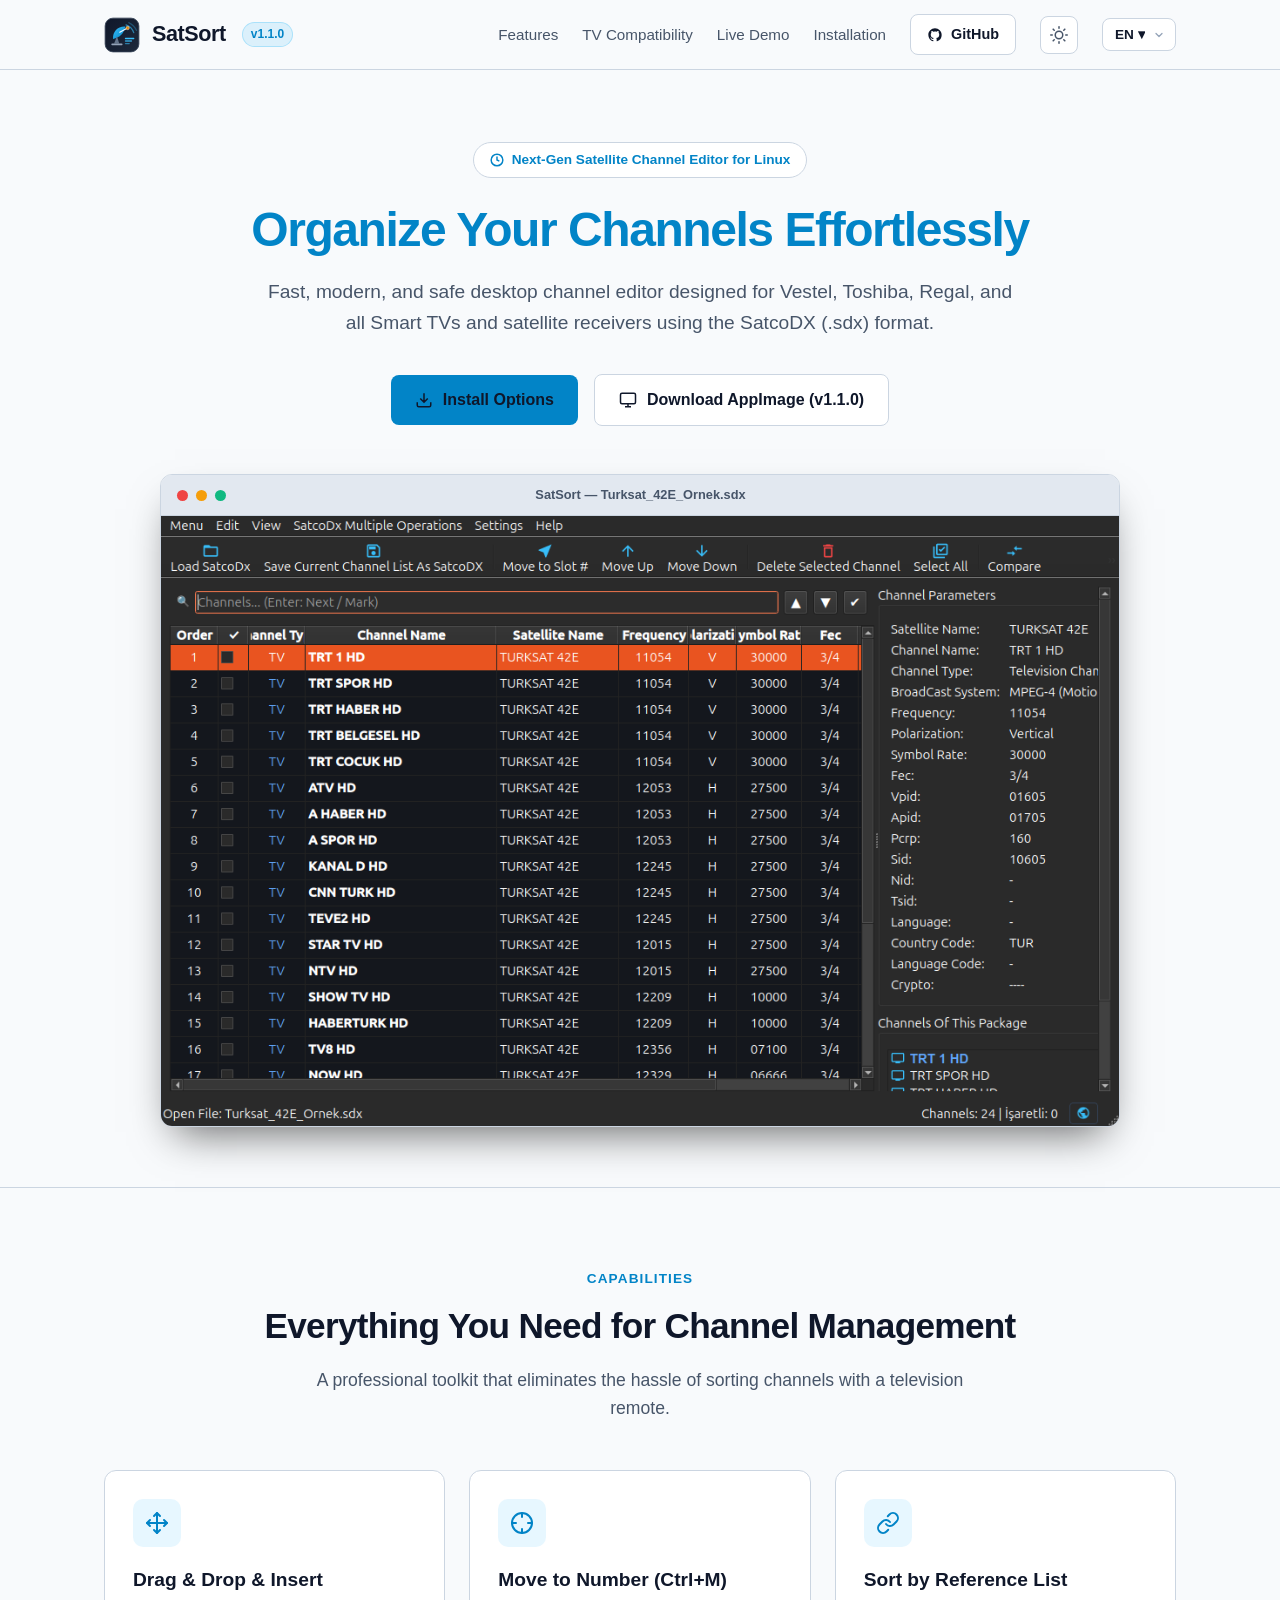
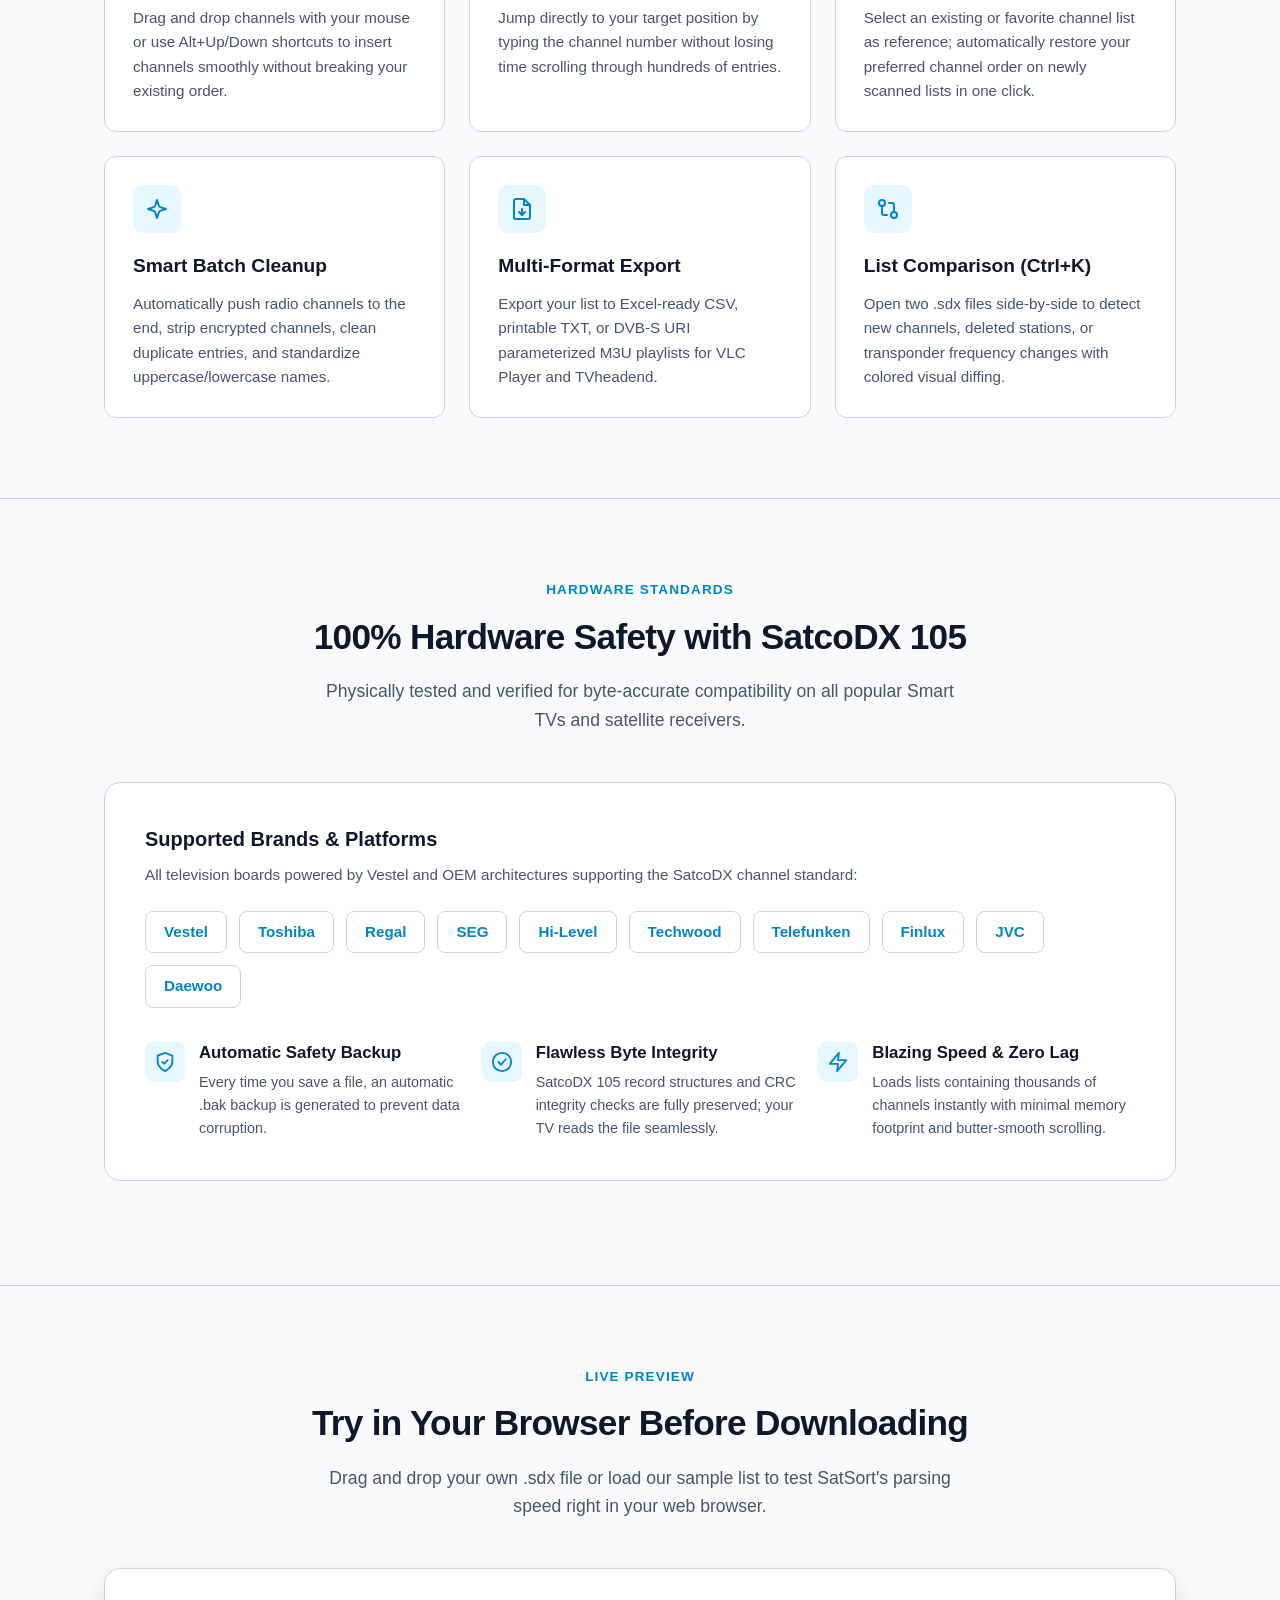
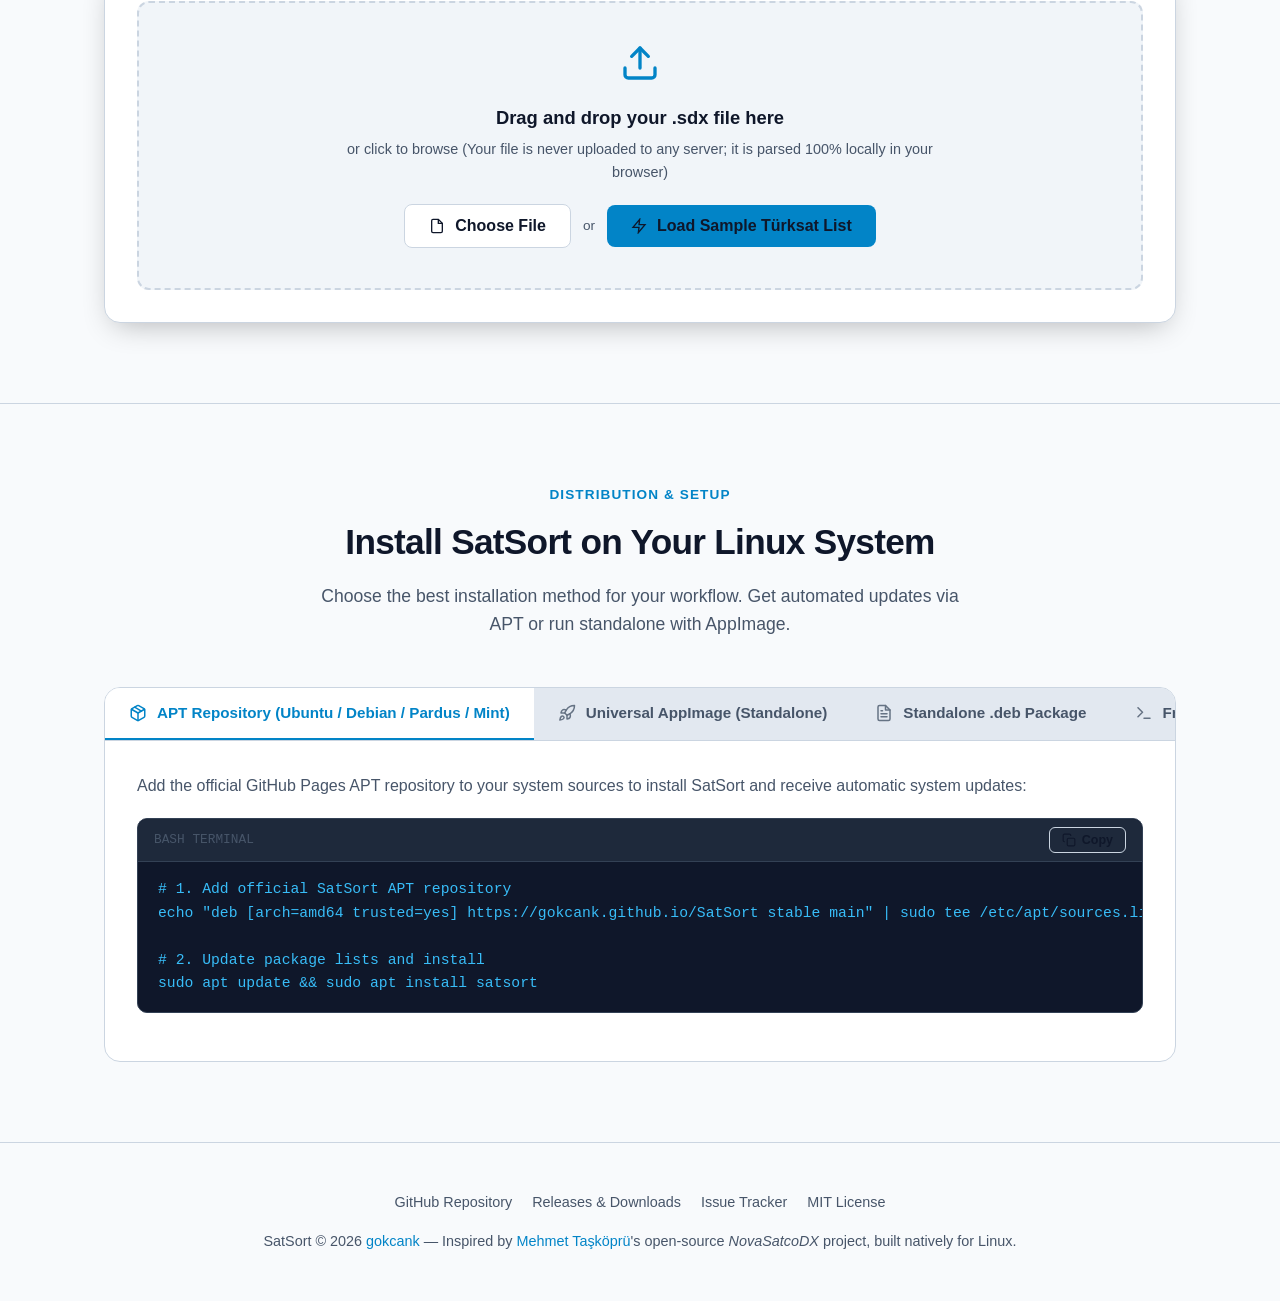
==== commit 2c84ab2d: "deploy(web): update website from main (b143a9e1114f9146e936e40dfb514c3c743a7cd7) b143a9e1114f9146e93" ====
--- a/index.html
+++ b/index.html
@@ -394,19 +394,19 @@
         <div class="install-tabs">
           <button class="tab-btn active" data-tab="tab-apt">
             <svg width="18" height="18" viewBox="0 0 24 24" fill="none" stroke="currentColor" stroke-width="2" stroke-linecap="round" stroke-linejoin="round"><path d="m7.5 4.27 9 5.15"/><path d="M21 8a2 2 0 0 0-1-1.73l-7-4a2 2 0 0 0-2 0l-7 4A2 2 0 0 0 3 8v8a2 2 0 0 0 1 1.73l7 4a2 2 0 0 0 2 0l7-4A2 2 0 0 0 21 16Z"/><path d="m3.3 7 8.7 5 8.7-5"/><path d="M12 22V12"/></svg>
-            APT Deposu (Ubuntu / Debian / Pardus / Mint)
+            <span data-i18n="tab_apt_title">APT Deposu (Ubuntu / Debian / Pardus / Mint)</span>
           </button>
           <button class="tab-btn" data-tab="tab-appimage">
             <svg width="18" height="18" viewBox="0 0 24 24" fill="none" stroke="currentColor" stroke-width="2" stroke-linecap="round" stroke-linejoin="round"><path d="M4.5 16.5c-1.5 1.26-2 5-2 5s3.74-.5 5-2c.71-.84.7-2.13-.09-2.91a2.18 2.18 0 0 0-2.91-.09z"/><path d="m12 15-3-3a22 22 0 0 1 2-3.95A12.88 12.88 0 0 1 22 2c0 2.72-.78 7.5-6 11a22.35 22.35 0 0 1-4 2z"/><path d="M9 12H4s.55-3.03 2-4c1.62-1.08 5 0 5 0"/><path d="M12 15v5s3.03-.55 4-2c1.08-1.62 0-5 0-5"/></svg>
-            Evrensel AppImage (Kurulumsuz)
+            <span data-i18n="tab_appimage_title">Evrensel AppImage (Kurulumsuz)</span>
           </button>
           <button class="tab-btn" data-tab="tab-deb">
             <svg width="18" height="18" viewBox="0 0 24 24" fill="none" stroke="currentColor" stroke-width="2" stroke-linecap="round" stroke-linejoin="round"><path d="M14 2H6a2 2 0 0 0-2 2v16a2 2 0 0 0 2 2h12a2 2 0 0 0 2-2V8z"/><polyline points="14 2 14 8 20 8"/><line x1="16" y1="13" x2="8" y2="13"/><line x1="16" y1="17" x2="8" y2="17"/><polyline points="10 9 9 9 8 9"/></svg>
-            Bağımsız .deb Paketi
+            <span data-i18n="tab_deb_title">Bağımsız .deb Paketi</span>
           </button>
           <button class="tab-btn" data-tab="tab-source">
             <svg width="18" height="18" viewBox="0 0 24 24" fill="none" stroke="currentColor" stroke-width="2" stroke-linecap="round" stroke-linejoin="round"><polyline points="4 17 10 11 4 5"/><line x1="12" y1="19" x2="20" y2="19"/></svg>
-            Kaynak Koddan (Python)
+            <span data-i18n="tab_source_title">Kaynak Koddan (Python)</span>
           </button>
         </div>
 
@@ -424,10 +424,10 @@
                 <span class="copy-text" data-i18n="btn_copy">Kopyala</span>
               </button>
             </div>
-            <pre class="code-block"><code><span class="code-comment"># 1. SatSort resmi APT deposunu ekleyin</span>
+            <pre class="code-block"><code><span class="code-comment" data-i18n="code_comment_apt_1"># 1. SatSort resmi APT deposunu ekleyin</span>
 echo "deb [arch=amd64 trusted=yes] https://gokcank.github.io/SatSort stable main" | sudo tee /etc/apt/sources.list.d/satsort.list
 
-<span class="code-comment"># 2. Paket listesini güncelleyin ve kurun</span>
+<span class="code-comment" data-i18n="code_comment_apt_2"># 2. Paket listesini güncelleyin ve kurun</span>
 sudo apt update && sudo apt install satsort</code></pre>
           </div>
         </div>
@@ -453,10 +453,10 @@
                 <span class="copy-text" data-i18n="btn_copy">Kopyala</span>
               </button>
             </div>
-            <pre class="code-block"><code><span class="code-comment"># En son AppImage paketini indirin</span>
+            <pre class="code-block"><code><span class="code-comment" data-i18n="code_comment_appimage_1"># En son AppImage paketini indirin</span>
 wget https://github.com/gokcank/SatSort/releases/latest/download/SatSort-1.1.0-x86_64.AppImage
 
-<span class="code-comment"># Çalıştırma izni verip başlatın</span>
+<span class="code-comment" data-i18n="code_comment_appimage_2"># Çalıştırma izni verip başlatın</span>
 chmod +x SatSort-1.1.0-x86_64.AppImage
 ./SatSort-1.1.0-x86_64.AppImage</code></pre>
           </div>
@@ -483,10 +483,10 @@
                 <span class="copy-text" data-i18n="btn_copy">Kopyala</span>
               </button>
             </div>
-            <pre class="code-block"><code><span class="code-comment"># .deb paketini indirin</span>
+            <pre class="code-block"><code><span class="code-comment" data-i18n="code_comment_deb_1"># .deb paketini indirin</span>
 wget https://github.com/gokcank/SatSort/releases/latest/download/satsort_1.1.0_amd64.deb
 
-<span class="code-comment"># dpkg veya apt ile kurun</span>
+<span class="code-comment" data-i18n="code_comment_deb_2"># dpkg veya apt ile kurun</span>
 sudo apt install ./satsort_1.1.0_amd64.deb</code></pre>
           </div>
         </div>
@@ -505,11 +505,11 @@
                 <span class="copy-text" data-i18n="btn_copy">Kopyala</span>
               </button>
             </div>
-            <pre class="code-block"><code><span class="code-comment"># Depoyu klonlayın</span>
+            <pre class="code-block"><code><span class="code-comment" data-i18n="code_comment_source_1"># Depoyu klonlayın</span>
 git clone https://github.com/gokcank/SatSort.git
 cd SatSort
 
-<span class="code-comment"># Bağımlılıkları yükleyin ve başlatın</span>
+<span class="code-comment" data-i18n="code_comment_source_2"># Bağımlılıkları yükleyin ve başlatın</span>
 pip install -r requirements.txt
 python3 main.py</code></pre>
           </div>
@@ -527,7 +527,7 @@
         <a href="https://github.com/gokcank/SatSort/issues" target="_blank" rel="noopener noreferrer" class="footer-link" data-i18n="footer_issues">Hata Bildirimi</a>
         <a href="https://github.com/gokcank/SatSort/blob/main/LICENSE" target="_blank" rel="noopener noreferrer" class="footer-link" data-i18n="footer_license">MIT Lisansı</a>
       </div>
-      <p>SatSort © 2026 <a href="https://github.com/gokcank" target="_blank" rel="noopener noreferrer" style="color: var(--accent); text-decoration: none;">gokcank</a> — <a href="https://sourceforge.net/projects/novasatcodx/" target="_blank" rel="noopener noreferrer" style="color: var(--accent); text-decoration: none;">Mehmet Taşköprü</a>'nün açık kaynaklı <em>NovaSatcoDX</em> projesinden esinlenilerek Linux platformu için geliştirilmiştir.</p>
+      <p data-i18n="footer_tribute">SatSort © 2026 <a href="https://github.com/gokcank" target="_blank" rel="noopener noreferrer" style="color: var(--accent); text-decoration: none;">gokcank</a> — <a href="https://sourceforge.net/projects/novasatcodx/" target="_blank" rel="noopener noreferrer" style="color: var(--accent); text-decoration: none;">Mehmet Taşköprü</a>'nün açık kaynaklı <em>NovaSatcoDX</em> projesinden esinlenilerek Linux platformu için geliştirilmiştir.</p>
     </div>
   </footer>
 
--- a/style.css
+++ b/style.css
@@ -608,13 +608,19 @@
 }
 
 .brand-tag {
-  background-color: #0f172a;
-  border: 1px solid var(--border);
-  color: var(--text);
+  background-color: var(--card-bg);
+  border: 1px solid var(--border);
+  color: var(--accent);
   font-weight: 600;
   font-size: 0.95rem;
   padding: 8px 18px;
   border-radius: 8px;
+  transition: all 0.2s ease;
+}
+
+.brand-tag:hover {
+  border-color: var(--accent);
+  background-color: var(--accent-glow);
 }
 
 .safety-grid {
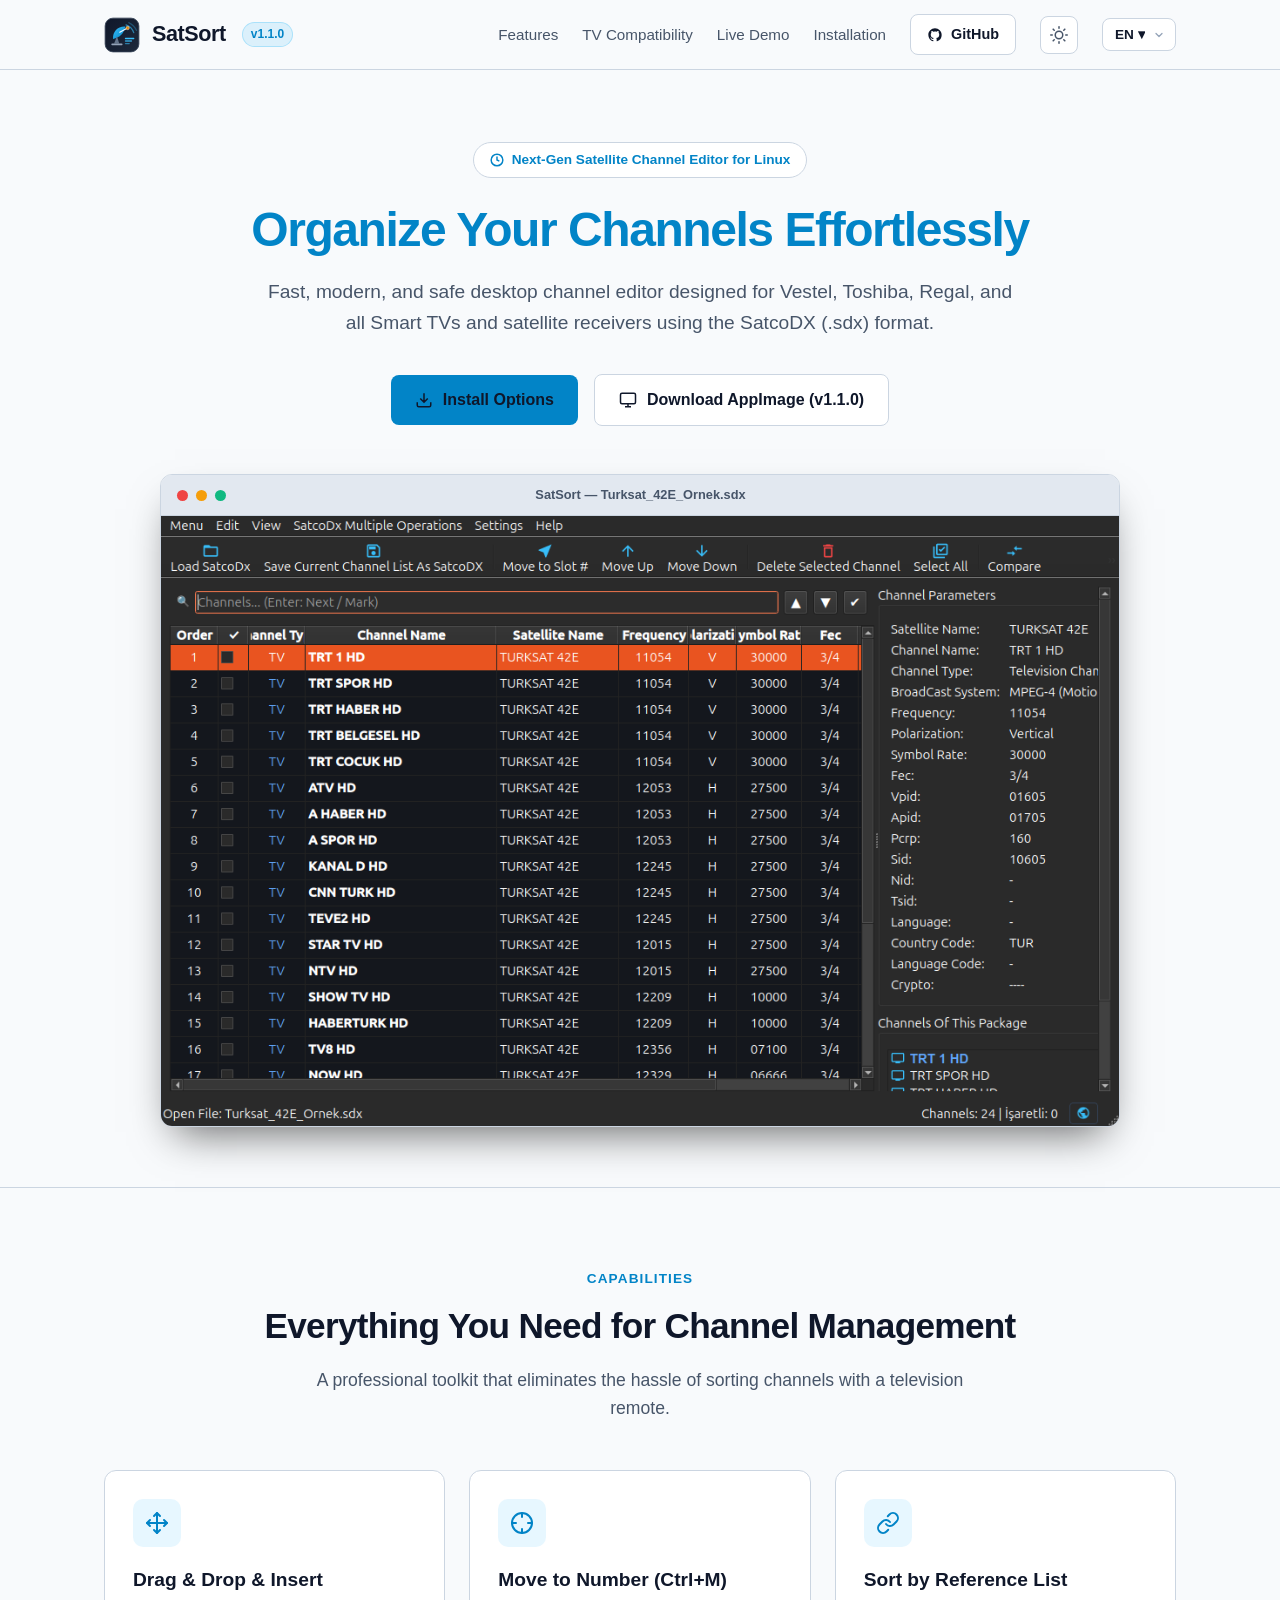
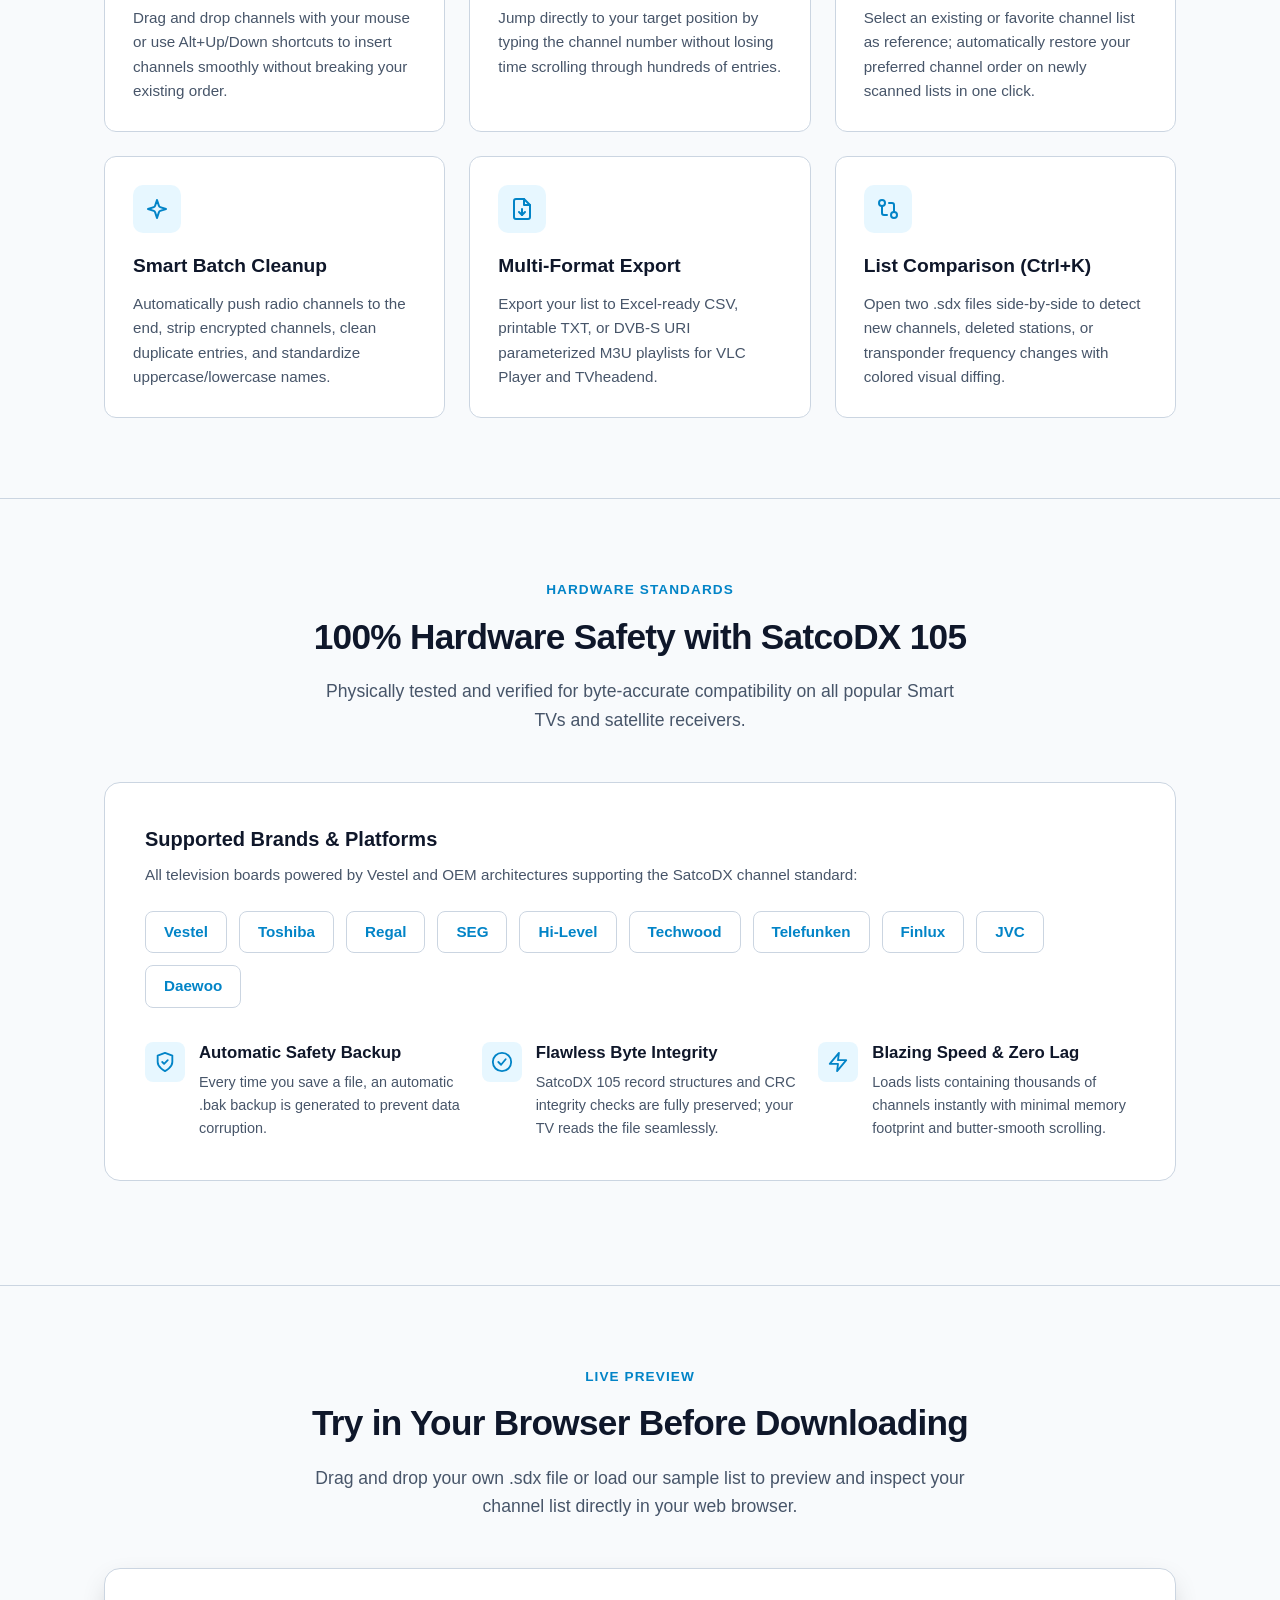
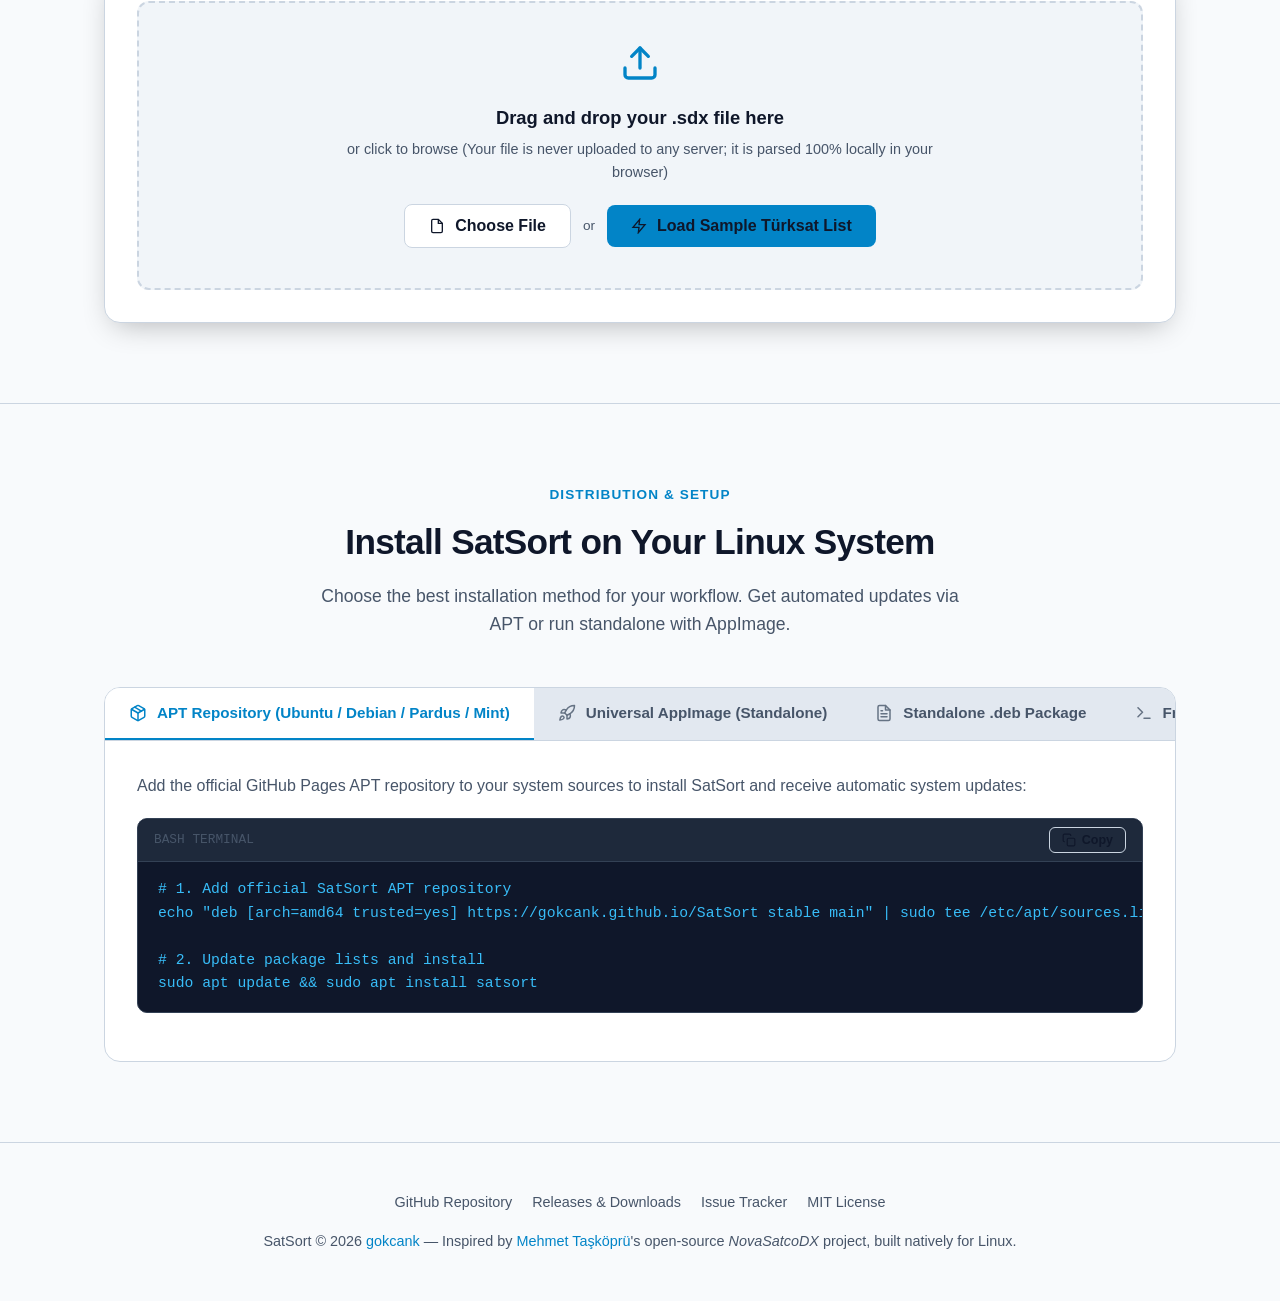
==== commit 2723f5c4: "deploy(web): update website from main (1f37f703a431495f97a0e264afe5133c60352cf4) 1f37f703a431495f97a" ====
--- a/index.html
+++ b/index.html
@@ -312,7 +312,7 @@
         <div class="section-tag" data-i18n="demo_tag">Canlı Önizleme</div>
         <h2 class="section-title" data-i18n="demo_title">İndirmeden Önce Tarayıcınızda Deneyin</h2>
         <p class="section-desc" data-i18n="demo_desc">
-          Kendi .sdx dosyanızı sürükleyip bırakın veya örnek listeyle SatSort'un kanal ayrıştırma hızını doğrudan webde test edin.
+          Kendi .sdx dosyanızı sürükleyip bırakın veya örnek listeyi yükleyerek kanal listenizi doğrudan tarayıcınızda görüntüleyin.
         </p>
       </div>
 
